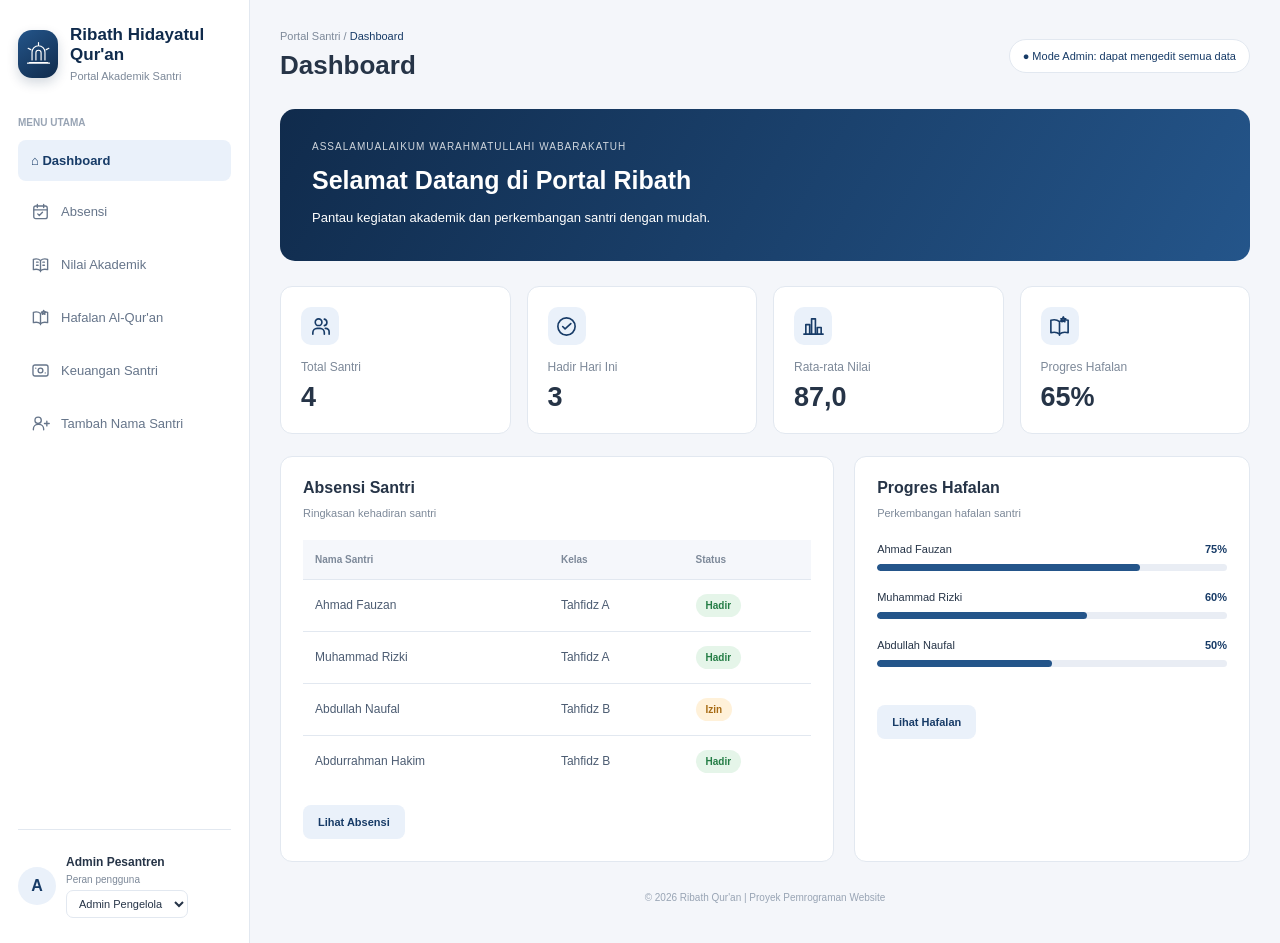
==== index.html @ 05c22d39 "update tampilan" ====
<!DOCTYPE html>
<html lang="id">
<head>
    <meta charset="UTF-8">
    <meta name="viewport" content="width=device-width, initial-scale=1.0">
    <title>Ribath Hidayatul Qur'an</title>
    <link rel="stylesheet" href="style.css">
    <script src="script.js" defer></script>
</head>
<body>
    <aside class="sidebar">
        <div class="brand">
            <div class="brand-icon" aria-hidden="true">
                <svg viewBox="0 0 48 48" focusable="false">
                    <path d="M10 38h28M14 34V22a10 10 0 0 1 20 0v12M20 34V23a4 4 0 0 1 8 0v11M24 7v4M8 16l4 2M40 16l-4 2" />
                    <path d="M7 39h34" />
                </svg>
            </div>
            <div>
                <h2>Ribath Hidayatul  Qur'an</h2>
                <small>Portal Akademik Santri</small>
            </div>
        </div>

        <p class="menu-label">MENU UTAMA</p>

        <nav>
            <button class="nav-link active" data-page="dashboard">⌂ Dashboard</button>
            <button class="nav-link" data-page="absensi">
                <svg class="nav-icon" viewBox="0 0 24 24" aria-hidden="true" focusable="false">
                    <rect x="3.5" y="5" width="17" height="16" rx="2.5" />
                    <path d="M8 3v4M16 3v4M3.5 10h17m-12 5 2 2 4-4" />
                </svg>
                Absensi
            </button>
            <button class="nav-link" data-page="akademik">
                <svg class="nav-icon" viewBox="0 0 24 24" aria-hidden="true" focusable="false">
                    <path d="M12 7v14M12 7C9.5 4.8 6.5 4.5 3 5.5v13c3.5-1 6.5-.7 9 1.5m0-13c2.5-2.2 5.5-2.5 9-1.5v13c-3.5-1-6.5-.7-9 1.5" />
                    <path d="M7 9h2m-2 4h2m6-4h2m-2 4h2" />
                </svg>
                Nilai Akademik
            </button>
            <button class="nav-link" data-page="hafalan">
                <svg class="nav-icon" viewBox="0 0 24 24" aria-hidden="true" focusable="false">
                    <path d="M12 7v14M12 7C9.5 4.8 6.5 4.5 3 5.5v13c3.5-1 6.5-.7 9 1.5m0-13c2.5-2.2 5.5-2.5 9-1.5v13c-3.5-1-6.5-.7-9 1.5" />
                    <path d="m16 3 .8 1.7 1.7.3-1.2 1.2.3 1.8L16 7.2l-1.6.8.3-1.8-1.2-1.2 1.7-.3z" />
                </svg>
                Hafalan Al-Qur'an
            </button>
            <button class="nav-link" data-page="keuangan">
                <svg class="nav-icon" viewBox="0 0 24 24" aria-hidden="true" focusable="false">
                    <rect x="2.5" y="5" width="19" height="14" rx="2.5" />
                    <circle cx="12" cy="12" r="3" />
                    <path d="M6 9h.01M18 15h.01" />
                </svg>
                Keuangan Santri
            </button>
            <button id="add-student-link" class="nav-link" data-page="tambah-santri">
                <svg class="nav-icon" viewBox="0 0 24 24" aria-hidden="true" focusable="false">
                    <circle cx="9" cy="8" r="4" />
                    <path d="M3 20v-1a6 6 0 0 1 6-6h1a6 6 0 0 1 6 6v1m4-11v6m-3-3h6" />
                </svg>
                Tambah Nama Santri
            </button>
        </nav>

        <div class="sidebar-bottom">
            <div class="avatar">A</div>
            <div class="profile-info">
                <strong>Admin Pesantren</strong>
                <label for="user-role">Peran pengguna</label>
                <select id="user-role" class="role-select" aria-label="Pilih peran pengguna">
                    <option value="admin">Admin Pengelola</option>
                    <option value="parent">Orang Tua Santri</option>
                </select>
            </div>
        </div>
    </aside>

    <main class="main-content">
        <header class="topbar">
            <div>
                <p class="breadcrumb">
                    Portal Santri / <span id="breadcrumb">Dashboard</span>
                </p>
                <h1 id="page-title">Dashboard</h1>
            </div>
            <span class="demo-label">● Mode Demonstrasi</span>
        </header>

        <!-- DASHBOARD -->
        <section id="dashboard" class="page active">
            <div class="welcome">
                <p>ASSALAMUALAIKUM WARAHMATULLAHI WABARAKATUH</p>
                <h2>Selamat Datang di Portal Ribath</h2>
                <p>Pantau kegiatan akademik dan perkembangan santri dengan mudah.</p>
            </div>

            <div class="stats-grid">
                <article class="stat-card">
                    <span class="stat-icon">
                        <svg viewBox="0 0 24 24" aria-hidden="true" focusable="false">
                            <path d="M16 20v-1.5a4.5 4.5 0 0 0-4.5-4.5h-3A4.5 4.5 0 0 0 4 18.5V20" />
                            <circle cx="10" cy="7.5" r="3.5" />
                            <path d="M16 4.3a3.5 3.5 0 0 1 0 6.8M17 14h.5a3.5 3.5 0 0 1 3.5 3.5V20" />
                        </svg>
                    </span>
                    <p>Total Santri</p>
                    <h2 id="total-santri">4</h2>
                </article>

                <article class="stat-card">
                    <span class="stat-icon">
                        <svg viewBox="0 0 24 24" aria-hidden="true" focusable="false">
                            <circle cx="12" cy="12" r="9" />
                            <path d="m8 12 2.5 2.5L16.5 9" />
                        </svg>
                    </span>
                    <p>Hadir Hari Ini</p>
                    <h2 id="total-hadir">3</h2>
                </article>

                <article class="stat-card">
                    <span class="stat-icon">
                        <svg viewBox="0 0 24 24" aria-hidden="true" focusable="false">
                            <path d="M4 20V10h4v10M10 20V4h4v16m2 0v-7h4v7M2 20h20" />
                        </svg>
                    </span>
                    <p>Rata-rata Nilai</p>
                    <h2 id="average-grade">86,5</h2>
                </article>

                <article class="stat-card">
                    <span class="stat-icon">
                        <svg viewBox="0 0 24 24" aria-hidden="true" focusable="false">
                            <path d="M12 7v14M12 7C9.5 4.8 6.5 4.5 3 5.5v13c3.5-1 6.5-.7 9 1.5m0-13c2.5-2.2 5.5-2.5 9-1.5v13c-3.5-1-6.5-.7-9 1.5" />
                            <path d="m16 2 .8 1.7 1.7.3-1.2 1.2.3 1.8L16 6.2l-1.6.8.3-1.8-1.2-1.2 1.7-.3z" />
                        </svg>
                    </span>
                    <p>Progres Hafalan</p>
                    <h2 id="average-hafalan">65%</h2>
                </article>
            </div>

            <div class="content-grid">
                <article class="panel">
                    <h3>Absensi Santri</h3>
                    <p class="description">Ringkasan kehadiran santri</p>

                    <div class="table-wrap">
                        <table>
                            <thead>
                                <tr>
                                    <th>Nama Santri</th>
                                    <th>Kelas</th>
                                    <th>Status</th>
                                </tr>
                            </thead>
                            <tbody id="dashboard-attendance"></tbody>
                        </table>
                    </div>

                    <button class="secondary-button" data-go="absensi">
                        Lihat Absensi
                    </button>
                </article>

                <article class="panel">
                    <h3>Progres Hafalan</h3>
                    <p class="description">Perkembangan hafalan santri</p>
                    <div id="dashboard-hafalan"></div>

                    <button class="secondary-button" data-go="hafalan">
                        Lihat Hafalan
                    </button>
                </article>
            </div>
        </section>

        <!-- ABSENSI -->
        <section id="absensi" class="page">
            <div class="section-intro">
                <h2>Absensi Santri</h2>
                <p>Kelola status kehadiran santri.</p>
            </div>

            <article class="panel">
                <h3>Daftar Kehadiran</h3>

                <div class="table-wrap">
                    <table>
                        <thead>
                            <tr>
                                <th>No.</th>
                                <th>Nama Santri</th>
                                <th>Kelas</th>
                                <th>Status Kehadiran</th>
                            </tr>
                        </thead>
                        <tbody id="attendance-table"></tbody>
                    </table>
                </div>

                <p class="description">
                    Data ini merupakan data contoh untuk tugas kuliah.
                </p>
            </article>
        </section>

        <!-- NILAI AKADEMIK -->
        <section id="akademik" class="page">
            <div class="section-intro">
                <h2>Nilai Akademik</h2>
                <p>Rekap nilai pelajaran santri.</p>
            </div>

            <article class="panel">
                <h3>Rekap Nilai Santri</h3>

                <div class="table-wrap">
                    <table>
                        <thead>
                            <tr>
                                <th>No.</th>
                                <th>Nama Santri</th>
                                <th>Fiqih</th>
                                <th>Tajwid</th>
                                <th>Bahasa Arab</th>
                                <th>Rata-rata</th>
                            </tr>
                        </thead>
                        <tbody id="grades-table"></tbody>
                    </table>
                </div>
            </article>
        </section>

        <!-- HAFALAN -->
        <section id="hafalan" class="page">
            <div class="section-intro">
                <h2>Hafalan Al-Qur'an</h2>
                <p>Pantau perkembangan hafalan setiap santri.</p>
            </div>

            <div id="hafalan-cards" class="hafalan-grid"></div>
        </section>

        <!-- KEUANGAN -->
        <section id="keuangan" class="page">
            <div class="section-intro">
                <h2>Keuangan Santri</h2>
                <p>Ringkasan tagihan dan pembayaran bulanan santri.</p>
            </div>

            <div class="finance-summary">
                <article class="stat-card">
                    <span class="stat-icon">
                        <svg viewBox="0 0 24 24" aria-hidden="true" focusable="false">
                            <rect x="3" y="5" width="18" height="14" rx="2" />
                            <circle cx="12" cy="12" r="3" />
                            <path d="M6 9h.01M18 15h.01" />
                        </svg>
                    </span>
                    <p>Total Tagihan</p>
                    <h2 id="total-tagihan">Rp 0</h2>
                </article>

                <article class="stat-card">
                    <span class="stat-icon">
                        <svg viewBox="0 0 24 24" aria-hidden="true" focusable="false">
                            <circle cx="12" cy="12" r="9" />
                            <path d="m8 12 2.5 2.5L16.5 9" />
                        </svg>
                    </span>
                    <p>Sudah Dibayar</p>
                    <h2 id="total-dibayar">Rp 0</h2>
                </article>

                <article class="stat-card">
                    <span class="stat-icon">
                        <svg viewBox="0 0 24 24" aria-hidden="true" focusable="false">
                            <rect x="3" y="6" width="18" height="14" rx="2" />
                            <path d="M3 10h18M12 13v3l2 1" />
                            <circle cx="12" cy="16" r="4" />
                        </svg>
                    </span>
                    <p>Sisa Tagihan</p>
                    <h2 id="total-sisa">Rp 0</h2>
                </article>
            </div>

            <article class="panel">
                <h3>Riwayat Pembayaran</h3>

                <div class="table-wrap">
                    <table>
                        <thead>
                            <tr>
                                <th>No.</th>
                                <th>Nama Santri</th>
                                <th>Kelas</th>
                                <th>Tagihan</th>
                                <th>Dibayar</th>
                                <th>Sisa</th>
                                <th>Status</th>
                            </tr>
                        </thead>
                        <tbody id="finance-table"></tbody>
                    </table>
                </div>
            </article>
        </section>

        <!-- TAMBAH SANTRI -->
        <section id="tambah-santri" class="page">
            <div class="section-intro">
                <h2>Tambah Nama Santri</h2>
                <p>Masukkan nama dan kelas untuk menambahkan santri ke daftar.</p>
            </div>

            <article class="panel add-student-panel">
                <form id="add-student-form">
                    <div class="form-grid">
                        <div class="form-field">
                            <label for="student-name">Nama Santri</label>
                            <input id="student-name" name="nama" type="text"
                                maxlength="100" autocomplete="name" required>
                        </div>
                        <div class="form-field">
                            <label for="student-class">Kelas</label>
                            <input id="student-class" name="kelas" type="text"
                                maxlength="50" required>
                        </div>
                    </div>
                    <button class="primary-button" type="submit">Tambah Santri</button>
                    <p id="add-student-feedback" class="form-feedback" aria-live="polite"></p>
                </form>
            </article>
        </section>

        <footer>
            © 2026 Ribath Qur'an | Proyek Pemrograman Website
        </footer>
    </main>
</body>
</html>
---- style.css ----
:root {
    --green: #173b67;
    --dark-green: #102b4c;
    --light-green: #eaf1fa;
    --background: #f4f6fa;
    --text: #263447;
    --muted: #7d8999;
    --white: #ffffff;
    --border: #e2e8f0;
}

* {
    margin: 0;
    padding: 0;
    box-sizing: border-box;
}

body {
    font-family: Arial, sans-serif;
    background: var(--background);
    color: var(--text);
    display: flex;
    min-height: 100vh;
}

button {
    cursor: pointer;
    font-family: inherit;
}

.sidebar {
    width: 250px;
    background: var(--white);
    border-right: 1px solid var(--border);
    padding: 25px 18px;
    display: flex;
    flex-direction: column;
    flex-shrink: 0;
}

.brand {
    display: flex;
    align-items: center;
    gap: 12px;
    margin-bottom: 35px;
}

.brand-icon {
    width: 48px;
    height: 48px;
    display: grid;
    place-items: center;
    background: linear-gradient(145deg, #24558a, #102b4c);
    color: var(--white);
    border-radius: 14px;
    box-shadow: 0 5px 12px rgb(16 43 76 / 18%);
}

.brand-icon svg {
    width: 31px;
    height: 31px;
    fill: none;
    stroke: currentColor;
    stroke-linecap: round;
    stroke-linejoin: round;
    stroke-width: 1.8;
}

.brand h2 {
    color: var(--dark-green);
    font-size: 17px;
}

.brand small,
.sidebar-bottom small {
    display: block;
    margin-top: 5px;
    color: var(--muted);
    font-size: 11px;
}

.menu-label {
    color: #98a4b4;
    font-size: 10px;
    font-weight: bold;
    margin-bottom: 12px;
}

nav {
    display: grid;
    gap: 8px;
}

.nav-link {
    border: none;
    background: transparent;
    display: flex;
    align-items: center;
    gap: 11px;
    text-align: left;
    color: #66758a;
    padding: 13px;
    border-radius: 8px;
    font-size: 13px;
    transition: 0.2s;
}

#add-student-link[hidden] {
    display: none;
}

.nav-icon {
    width: 19px;
    height: 19px;
    flex: 0 0 19px;
    fill: none;
    stroke: currentColor;
    stroke-linecap: round;
    stroke-linejoin: round;
    stroke-width: 1.7;
}

.nav-link:hover,
.nav-link.active {
    background: var(--light-green);
    color: var(--green);
    font-weight: bold;
}

.sidebar-bottom {
    margin-top: auto;
    padding-top: 25px;
    display: flex;
    align-items: center;
    gap: 10px;
    border-top: 1px solid var(--border);
}

.avatar {
    width: 38px;
    height: 38px;
    border-radius: 50%;
    background: var(--light-green);
    color: var(--green);
    display: grid;
    place-items: center;
    font-weight: bold;
}

.sidebar-bottom strong {
    font-size: 12px;
}

.profile-info {
    display: grid;
    gap: 5px;
    min-width: 0;
}

.profile-info label {
    color: var(--muted);
    font-size: 10px;
}

.role-select {
    max-width: 165px;
    padding: 6px 8px;
    border: 1px solid var(--border);
    border-radius: 7px;
    background: var(--white);
    color: var(--text);
    font-size: 11px;
}

.main-content {
    flex: 1;
    min-width: 0;
    padding: 30px;
}

.topbar {
    display: flex;
    align-items: center;
    justify-content: space-between;
    margin-bottom: 28px;
    gap: 15px;
}

.breadcrumb {
    color: var(--muted);
    font-size: 11px;
    margin-bottom: 8px;
}

.breadcrumb span {
    color: var(--green);
}

.topbar h1 {
    font-size: 26px;
}

.demo-label {
    background: white;
    border: 1px solid var(--border);
    padding: 10px 13px;
    border-radius: 20px;
    font-size: 11px;
    color: var(--green);
}

.welcome {
    background: linear-gradient(120deg, #102b4c, #24558a);
    color: white;
    border-radius: 15px;
    padding: 32px;
    margin-bottom: 25px;
}

.welcome p:first-child {
    font-size: 10px;
    letter-spacing: 1px;
    opacity: 0.8;
    margin-bottom: 14px;
}

.welcome h2 {
    font-size: 25px;
    margin-bottom: 12px;
}

.welcome p:last-child {
    font-size: 13px;
    line-height: 1.7;
}

.stats-grid {
    display: grid;
    grid-template-columns: repeat(4, minmax(0, 1fr));
    gap: 16px;
    margin-bottom: 22px;
}

.stat-card {
    background: white;
    border: 1px solid var(--border);
    border-radius: 12px;
    padding: 20px;
}

.stat-card span {
    display: inline-grid;
    place-items: center;
    background: var(--light-green);
    color: var(--green);
    width: 38px;
    height: 38px;
    border-radius: 10px;
    font-size: 20px;
    margin-bottom: 15px;
}

.stat-card .stat-icon svg {
    width: 23px;
    height: 23px;
    fill: none;
    stroke: currentColor;
    stroke-linecap: round;
    stroke-linejoin: round;
    stroke-width: 1.7;
}

.stat-card p {
    color: var(--muted);
    font-size: 12px;
}

.stat-card h2 {
    font-size: 27px;
    margin-top: 8px;
}

.content-grid {
    display: grid;
    grid-template-columns: 1.4fr 1fr;
    gap: 20px;
}

.panel {
    background: white;
    border: 1px solid var(--border);
    border-radius: 12px;
    padding: 22px;
    min-width: 0;
}

.panel h3 {
    font-size: 16px;
    margin-bottom: 8px;
}

.description {
    font-size: 11px;
    color: var(--muted);
    margin-bottom: 17px;
    line-height: 1.6;
}

.table-wrap {
    width: 100%;
    overflow-x: auto;
}

table {
    width: 100%;
    border-collapse: collapse;
    white-space: nowrap;
    font-size: 12px;
}

th {
    background: #f5f7fb;
    color: var(--muted);
    text-align: left;
    font-size: 10px;
}

th,
td {
    padding: 14px 12px;
    border-bottom: 1px solid var(--border);
}

td {
    color: #4c5c72;
}

tbody tr:last-child td {
    border-bottom: none;
}

.status {
    display: inline-block;
    padding: 6px 10px;
    border-radius: 20px;
    font-size: 10px;
    font-weight: bold;
}

.status.hadir {
    color: #247d45;
    background: #e5f5e9;
}

.status.izin {
    color: #a76b14;
    background: #fff1d9;
}

.status.sakit {
    color: #3d6db5;
    background: #e7efff;
}

.status.alfa {
    color: #b53d35;
    background: #ffe8e5;
}

.status.lunas {
    color: #247d45;
    background: #e5f5e9;
}

.status.tersisa {
    color: #a76b14;
    background: #fff1d9;
}

.status.belum-lunas {
    color: #b53d35;
    background: #ffe8e5;
}

.secondary-button {
    margin-top: 18px;
    background: var(--light-green);
    color: var(--green);
    border: none;
    padding: 11px 15px;
    border-radius: 8px;
    font-weight: bold;
    font-size: 11px;
}

.secondary-button:hover {
    background: #d9e6f5;
}

.page {
    display: none;
}

.page.active {
    display: block;
}

.section-intro {
    margin-bottom: 22px;
}

.section-intro h2 {
    font-size: 22px;
    margin-bottom: 8px;
}

.section-intro p {
    color: var(--muted);
    font-size: 12px;
}

.attendance-select {
    padding: 8px;
    border: 1px solid var(--border);
    border-radius: 7px;
    background: white;
    color: var(--text);
}

.add-student-panel {
    max-width: 700px;
}

.form-grid {
    display: grid;
    grid-template-columns: repeat(2, minmax(0, 1fr));
    gap: 16px;
    margin-bottom: 20px;
}

.form-field {
    display: grid;
    gap: 8px;
}

.form-field label {
    font-size: 12px;
    font-weight: bold;
}

.form-field input {
    width: 100%;
    padding: 11px 12px;
    border: 1px solid var(--border);
    border-radius: 7px;
    background: var(--white);
    color: var(--text);
    font: inherit;
}

.primary-button {
    border: none;
    border-radius: 8px;
    padding: 11px 16px;
    background: var(--green);
    color: var(--white);
    font-size: 12px;
    font-weight: bold;
}

.primary-button:hover {
    background: var(--dark-green);
}

.form-feedback {
    min-height: 16px;
    margin-top: 12px;
    color: var(--green);
    font-size: 12px;
}

.data-input {
    width: 100%;
    min-width: 55px;
    padding: 7px;
    border: 1px solid var(--border);
    border-radius: 6px;
    background: var(--white);
    color: var(--text);
    font: inherit;
}

.data-input[type="number"] {
    min-width: 68px;
}

.finance-summary {
    display: grid;
    grid-template-columns: repeat(3, minmax(0, 1fr));
    gap: 16px;
    margin-bottom: 22px;
}

.progress-item {
    margin: 20px 0;
}

.progress-info {
    display: flex;
    justify-content: space-between;
    gap: 10px;
    font-size: 11px;
    margin-bottom: 9px;
}

.progress-info span:last-child {
    color: var(--green);
    font-weight: bold;
}

.progress-track {
    width: 100%;
    height: 7px;
    background: #e9edf4;
    border-radius: 20px;
    overflow: hidden;
}

.progress-fill {
    height: 100%;
    background: #24558a;
    border-radius: 20px;
}

.hafalan-grid {
    display: grid;
    grid-template-columns: repeat(2, minmax(0, 1fr));
    gap: 18px;
}

.hafalan-card {
    background: white;
    border: 1px solid var(--border);
    border-radius: 12px;
    padding: 22px;
}

.hafalan-card h3 {
    font-size: 15px;
    margin-bottom: 8px;
}

.hafalan-card p {
    color: var(--muted);
    font-size: 11px;
    margin-bottom: 18px;
}

.hafalan-card .progress-info {
    margin-top: 12px;
}

footer {
    text-align: center;
    color: #98a4b4;
    font-size: 10px;
    padding: 30px 0 10px;
}

@media (max-width: 1100px) {
    .stats-grid {
        grid-template-columns: repeat(2, minmax(0, 1fr));
    }

    .finance-summary {
        grid-template-columns: repeat(2, minmax(0, 1fr));
    }

    .content-grid {
        grid-template-columns: 1fr;
    }
}

@media (max-width: 700px) {
    body {
        flex-direction: column;
    }

    .sidebar {
        width: 100%;
        padding: 16px;
        border-right: none;
        border-bottom: 1px solid var(--border);
    }

    .brand {
        margin-bottom: 18px;
    }

    .menu-label {
        display: none;
    }

    .sidebar-bottom {
        margin-top: 14px;
        padding-top: 12px;
    }

    nav {
        display: flex;
        overflow-x: auto;
        gap: 5px;
    }

    .nav-link {
        white-space: nowrap;
        padding: 10px;
        font-size: 11px;
    }

    .main-content {
        padding: 20px 14px;
    }

    .topbar h1 {
        font-size: 22px;
    }

    .demo-label {
        max-width: 48%;
        line-height: 1.4;
        text-align: center;
    }

    .welcome {
        padding: 23px 18px;
    }

    .welcome h2 {
        font-size: 20px;
    }

    .stats-grid {
        gap: 10px;
    }

    .finance-summary {
        grid-template-columns: 1fr;
    }

    .form-grid {
        grid-template-columns: 1fr;
    }

    .stat-card {
        padding: 14px;
    }

    .stat-card h2 {
        font-size: 23px;
    }

    .panel {
        padding: 15px;
    }

    .hafalan-grid {
        grid-template-columns: 1fr;
    }
}
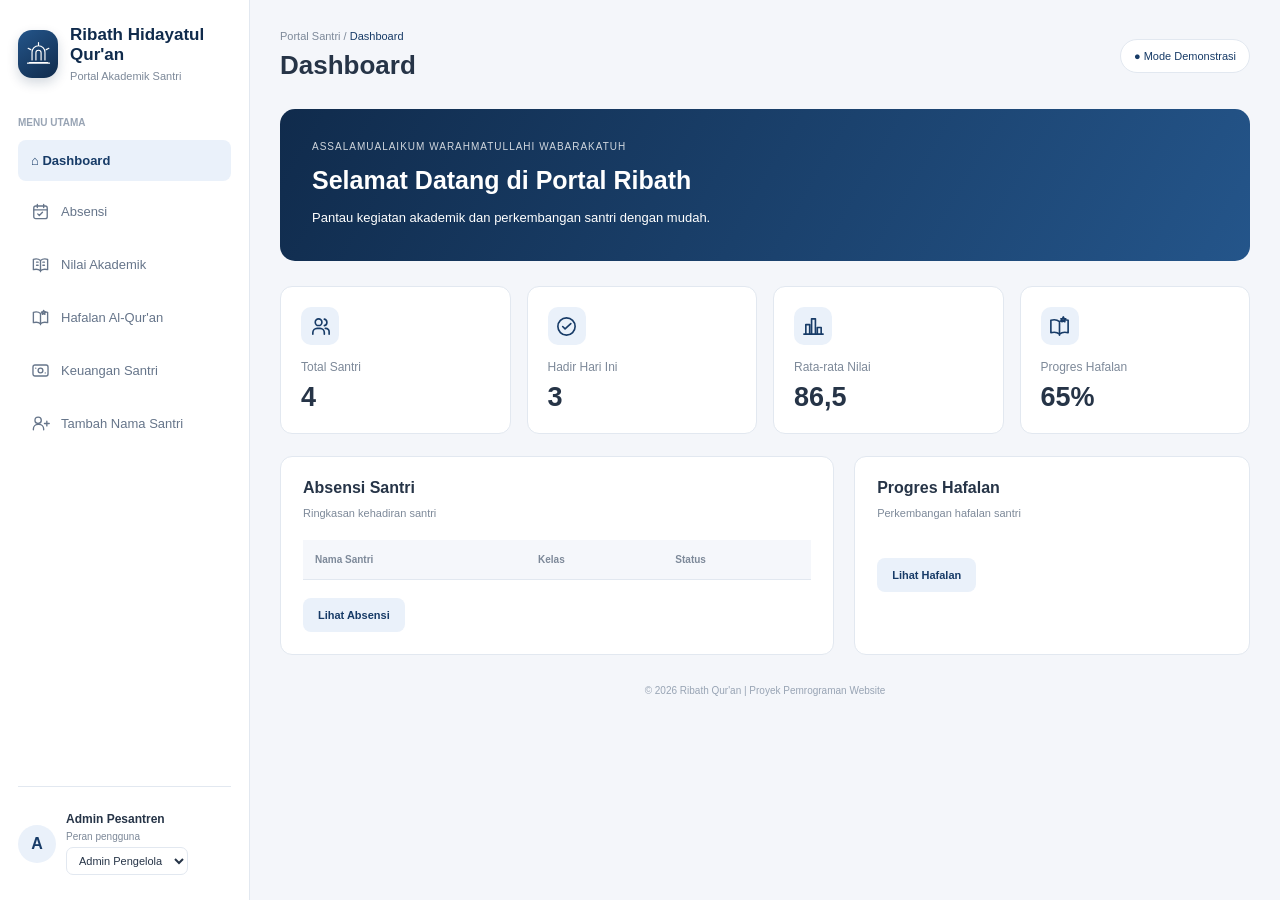
==== commit 3ddf2d9f: "penambahan biodata" ====
--- a/index.html
+++ b/index.html
@@ -1,6 +1,6 @@
-
 <!DOCTYPE html>
 <html lang="id">
+
 <head>
     <meta charset="UTF-8">
     <meta name="viewport" content="width=device-width, initial-scale=1.0">
@@ -8,17 +8,19 @@
     <link rel="stylesheet" href="style.css">
     <script src="script.js" defer></script>
 </head>
+
 <body>
     <aside class="sidebar">
         <div class="brand">
             <div class="brand-icon" aria-hidden="true">
                 <svg viewBox="0 0 48 48" focusable="false">
-                    <path d="M10 38h28M14 34V22a10 10 0 0 1 20 0v12M20 34V23a4 4 0 0 1 8 0v11M24 7v4M8 16l4 2M40 16l-4 2" />
+                    <path
+                        d="M10 38h28M14 34V22a10 10 0 0 1 20 0v12M20 34V23a4 4 0 0 1 8 0v11M24 7v4M8 16l4 2M40 16l-4 2" />
                     <path d="M7 39h34" />
                 </svg>
             </div>
             <div>
-                <h2>Ribath Hidayatul  Qur'an</h2>
+                <h2>Ribath Hidayatul Qur'an</h2>
                 <small>Portal Akademik Santri</small>
             </div>
         </div>
@@ -36,14 +38,16 @@
             </button>
             <button class="nav-link" data-page="akademik">
                 <svg class="nav-icon" viewBox="0 0 24 24" aria-hidden="true" focusable="false">
-                    <path d="M12 7v14M12 7C9.5 4.8 6.5 4.5 3 5.5v13c3.5-1 6.5-.7 9 1.5m0-13c2.5-2.2 5.5-2.5 9-1.5v13c-3.5-1-6.5-.7-9 1.5" />
+                    <path
+                        d="M12 7v14M12 7C9.5 4.8 6.5 4.5 3 5.5v13c3.5-1 6.5-.7 9 1.5m0-13c2.5-2.2 5.5-2.5 9-1.5v13c-3.5-1-6.5-.7-9 1.5" />
                     <path d="M7 9h2m-2 4h2m6-4h2m-2 4h2" />
                 </svg>
                 Nilai Akademik
             </button>
             <button class="nav-link" data-page="hafalan">
                 <svg class="nav-icon" viewBox="0 0 24 24" aria-hidden="true" focusable="false">
-                    <path d="M12 7v14M12 7C9.5 4.8 6.5 4.5 3 5.5v13c3.5-1 6.5-.7 9 1.5m0-13c2.5-2.2 5.5-2.5 9-1.5v13c-3.5-1-6.5-.7-9 1.5" />
+                    <path
+                        d="M12 7v14M12 7C9.5 4.8 6.5 4.5 3 5.5v13c3.5-1 6.5-.7 9 1.5m0-13c2.5-2.2 5.5-2.5 9-1.5v13c-3.5-1-6.5-.7-9 1.5" />
                     <path d="m16 3 .8 1.7 1.7.3-1.2 1.2.3 1.8L16 7.2l-1.6.8.3-1.8-1.2-1.2 1.7-.3z" />
                 </svg>
                 Hafalan Al-Qur'an
@@ -134,7 +138,8 @@
                 <article class="stat-card">
                     <span class="stat-icon">
                         <svg viewBox="0 0 24 24" aria-hidden="true" focusable="false">
-                            <path d="M12 7v14M12 7C9.5 4.8 6.5 4.5 3 5.5v13c3.5-1 6.5-.7 9 1.5m0-13c2.5-2.2 5.5-2.5 9-1.5v13c-3.5-1-6.5-.7-9 1.5" />
+                            <path
+                                d="M12 7v14M12 7C9.5 4.8 6.5 4.5 3 5.5v13c3.5-1 6.5-.7 9 1.5m0-13c2.5-2.2 5.5-2.5 9-1.5v13c-3.5-1-6.5-.7-9 1.5" />
                             <path d="m16 2 .8 1.7 1.7.3-1.2 1.2.3 1.8L16 6.2l-1.6.8.3-1.8-1.2-1.2 1.7-.3z" />
                         </svg>
                     </span>
@@ -316,7 +321,7 @@
         <section id="tambah-santri" class="page">
             <div class="section-intro">
                 <h2>Tambah Nama Santri</h2>
-                <p>Masukkan nama dan kelas untuk menambahkan santri ke daftar.</p>
+                <p>Masukkan data lengkap santri untuk ditambahkan ke daftar.</p>
             </div>
 
             <article class="panel add-student-panel">
@@ -324,16 +329,61 @@
                     <div class="form-grid">
                         <div class="form-field">
                             <label for="student-name">Nama Santri</label>
-                            <input id="student-name" name="nama" type="text"
-                                maxlength="100" autocomplete="name" required>
+                            <input id="student-name" name="nama" type="text" maxlength="100" autocomplete="name"
+                                required>
                         </div>
                         <div class="form-field">
                             <label for="student-class">Kelas</label>
-                            <input id="student-class" name="kelas" type="text"
-                                maxlength="50" required>
+                            <div style="display: flex; gap: 8px;">
+                                <select id="student-class" name="kelas" style="flex: 1;" required>
+                                    <option value="" disabled selected>Pilih kelas santri</option>
+                                    <option value="Tahfidz A">Tahfidz A</option>
+                                    <option value="Tahfidz B">Tahfidz B</option>
+                                </select>
+                            </div>
+                        </div>
+                        <div class="form-field" style="grid-column: span 2;">
+                            <label for="student-gender">Jenis Kelamin</label>
+                            <select id="student-gender" name="gender" required>
+                                <option value="" disabled selected>Pilih jenis kelamin</option>
+                                <option value="Laki-laki">Laki-laki</option>
+                                <option value="Perempuan">Perempuan</option>
+                            </select>
+                        </div>
+                        <div class="form-field">
+                            <label for="parent-name">Nama Orang Tua / Wali</label>
+                            <input id="parent-name" name="ortu" type="text" maxlength="100" required>
+                        </div>
+                        <!-- No. HP / WhatsApp Wali -->
+                        <div class="form-field">
+                            <label for="parent-phone">Nomor WhatsApp Wali</label>
+                            <input id="parent-phone" name="telepon" type="tel" placeholder="Contoh: 081234567890"
+                                required>
+                        </div>
+
+                        <!-- Asal Daerah / Alamat -->
+                        <div class="form-field" style="grid-column: span 2;">
+                            <label for="student-address">Asal Kota / Alamat</label>
+                            <select id="student-city" name="kota" required>
+                                <option value="" disabled selected>Pilih Kota / Kabupaten</option>
+                                <option value="Salatiga">Salatiga</option>
+                                <option value="Kab. Semarang">Kab. Semarang</option>
+                                <option value="Kota Semarang">Kota Semarang</option>
+                                <option value="Boyolali">Boyolali</option>
+                                <option value="Solo / Surakarta">Solo / Surakarta</option>
+                                <option value="Magelang">Magelang</option>
+                                <option value="Lainnya">Lainnya</option>
+                            </select>
+                        </div>
+                        <div class="form-field" style="grid-column: span 2;">
+                            <label for="student-address">Alamat Lengkap</label>
+                            <textarea id="student-address" name="alamat" rows="3"
+                                placeholder="Dusun, RT/RW, Desa/Kelurahan, Kecamatan" required></textarea>
                         </div>
                     </div>
-                    <button class="primary-button" type="submit">Tambah Santri</button>
+                    <div style="margin-top: 20px;">
+                        <button class="primary-button" type="submit">Tambah Santri</button>
+                    </div>
                     <p id="add-student-feedback" class="form-feedback" aria-live="polite"></p>
                 </form>
             </article>
@@ -344,4 +394,5 @@
         </footer>
     </main>
 </body>
-</html>
+
+</html>
--- a/style.css
+++ b/style.css
@@ -459,6 +459,27 @@
     font: inherit;
 }
 
+.form-field select {
+    width: 100%;
+    padding: 11px 12px;
+    border: 1px solid var(--border);
+    border-radius: 7px;
+    background: var(--white);
+    color: var(--text);
+    font: inherit;
+}
+
+.form-field textarea {
+    width: 100%;
+    padding: 11px 12px;
+    border: 1px solid var(--border);
+    border-radius: 7px;
+    background: var(--white);
+    color: var(--text);
+    font: inherit;
+    resize: vertical;
+}
+
 .primary-button {
     border: none;
     border-radius: 8px;
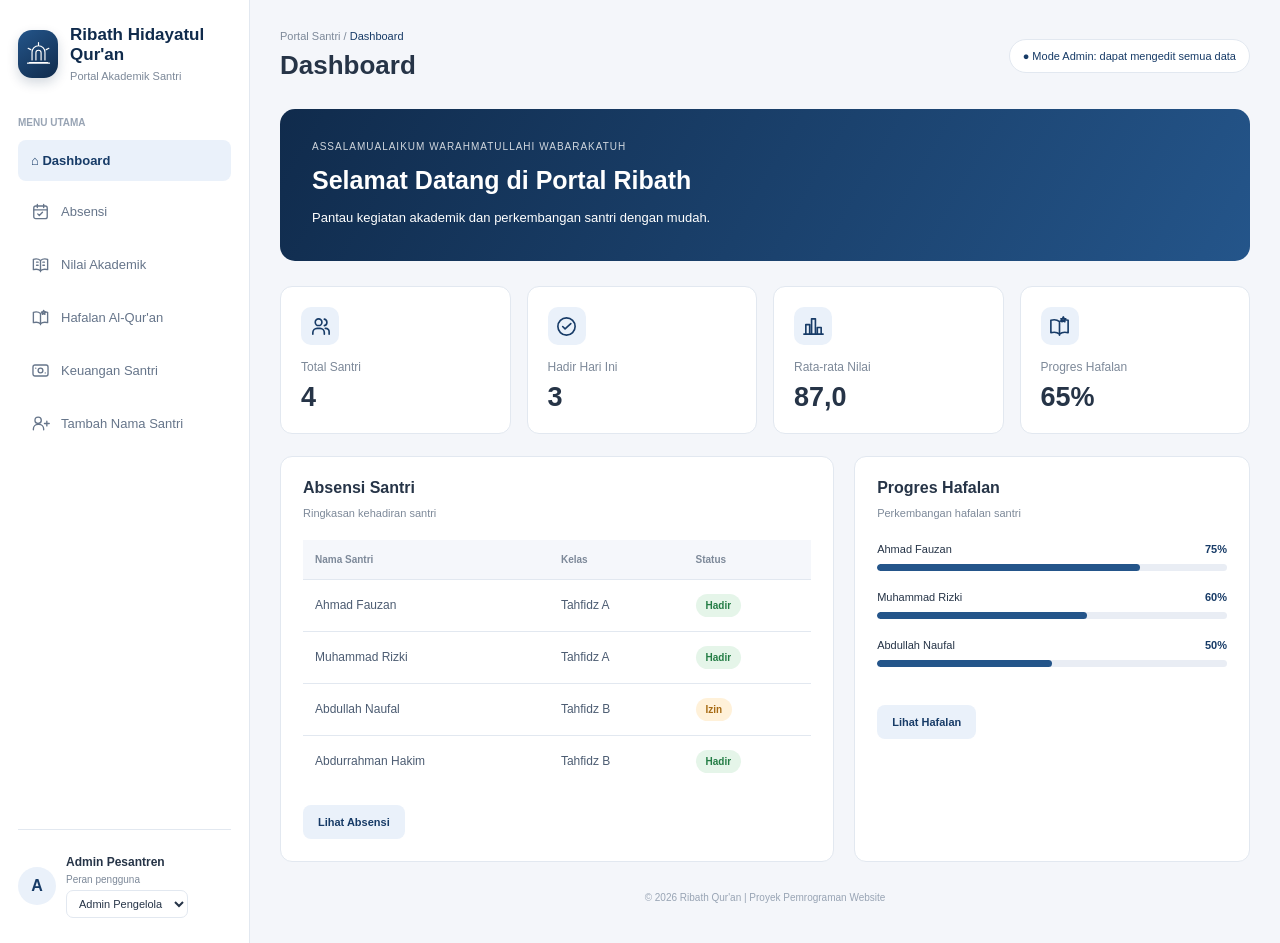
==== commit a26695f2: "Commit pertama" ====
--- a/index.html
+++ b/index.html
@@ -1,398 +1,434 @@
-<!DOCTYPE html>
-<html lang="id">
-
-<head>
-    <meta charset="UTF-8">
-    <meta name="viewport" content="width=device-width, initial-scale=1.0">
-    <title>Ribath Hidayatul Qur'an</title>
-    <link rel="stylesheet" href="style.css">
-    <script src="script.js" defer></script>
-</head>
-
-<body>
-    <aside class="sidebar">
-        <div class="brand">
-            <div class="brand-icon" aria-hidden="true">
-                <svg viewBox="0 0 48 48" focusable="false">
-                    <path
-                        d="M10 38h28M14 34V22a10 10 0 0 1 20 0v12M20 34V23a4 4 0 0 1 8 0v11M24 7v4M8 16l4 2M40 16l-4 2" />
-                    <path d="M7 39h34" />
-                </svg>
-            </div>
-            <div>
-                <h2>Ribath Hidayatul Qur'an</h2>
-                <small>Portal Akademik Santri</small>
-            </div>
-        </div>
-
-        <p class="menu-label">MENU UTAMA</p>
-
-        <nav>
-            <button class="nav-link active" data-page="dashboard">⌂ Dashboard</button>
-            <button class="nav-link" data-page="absensi">
-                <svg class="nav-icon" viewBox="0 0 24 24" aria-hidden="true" focusable="false">
-                    <rect x="3.5" y="5" width="17" height="16" rx="2.5" />
-                    <path d="M8 3v4M16 3v4M3.5 10h17m-12 5 2 2 4-4" />
-                </svg>
-                Absensi
-            </button>
-            <button class="nav-link" data-page="akademik">
-                <svg class="nav-icon" viewBox="0 0 24 24" aria-hidden="true" focusable="false">
-                    <path
-                        d="M12 7v14M12 7C9.5 4.8 6.5 4.5 3 5.5v13c3.5-1 6.5-.7 9 1.5m0-13c2.5-2.2 5.5-2.5 9-1.5v13c-3.5-1-6.5-.7-9 1.5" />
-                    <path d="M7 9h2m-2 4h2m6-4h2m-2 4h2" />
-                </svg>
-                Nilai Akademik
-            </button>
-            <button class="nav-link" data-page="hafalan">
-                <svg class="nav-icon" viewBox="0 0 24 24" aria-hidden="true" focusable="false">
-                    <path
-                        d="M12 7v14M12 7C9.5 4.8 6.5 4.5 3 5.5v13c3.5-1 6.5-.7 9 1.5m0-13c2.5-2.2 5.5-2.5 9-1.5v13c-3.5-1-6.5-.7-9 1.5" />
-                    <path d="m16 3 .8 1.7 1.7.3-1.2 1.2.3 1.8L16 7.2l-1.6.8.3-1.8-1.2-1.2 1.7-.3z" />
-                </svg>
-                Hafalan Al-Qur'an
-            </button>
-            <button class="nav-link" data-page="keuangan">
-                <svg class="nav-icon" viewBox="0 0 24 24" aria-hidden="true" focusable="false">
-                    <rect x="2.5" y="5" width="19" height="14" rx="2.5" />
-                    <circle cx="12" cy="12" r="3" />
-                    <path d="M6 9h.01M18 15h.01" />
-                </svg>
-                Keuangan Santri
-            </button>
-            <button id="add-student-link" class="nav-link" data-page="tambah-santri">
-                <svg class="nav-icon" viewBox="0 0 24 24" aria-hidden="true" focusable="false">
-                    <circle cx="9" cy="8" r="4" />
-                    <path d="M3 20v-1a6 6 0 0 1 6-6h1a6 6 0 0 1 6 6v1m4-11v6m-3-3h6" />
-                </svg>
-                Tambah Nama Santri
-            </button>
-        </nav>
-
-        <div class="sidebar-bottom">
-            <div class="avatar">A</div>
-            <div class="profile-info">
-                <strong>Admin Pesantren</strong>
-                <label for="user-role">Peran pengguna</label>
-                <select id="user-role" class="role-select" aria-label="Pilih peran pengguna">
-                    <option value="admin">Admin Pengelola</option>
-                    <option value="parent">Orang Tua Santri</option>
-                </select>
-            </div>
-        </div>
-    </aside>
-
-    <main class="main-content">
-        <header class="topbar">
-            <div>
-                <p class="breadcrumb">
-                    Portal Santri / <span id="breadcrumb">Dashboard</span>
-                </p>
-                <h1 id="page-title">Dashboard</h1>
-            </div>
-            <span class="demo-label">● Mode Demonstrasi</span>
-        </header>
-
-        <!-- DASHBOARD -->
-        <section id="dashboard" class="page active">
-            <div class="welcome">
-                <p>ASSALAMUALAIKUM WARAHMATULLAHI WABARAKATUH</p>
-                <h2>Selamat Datang di Portal Ribath</h2>
-                <p>Pantau kegiatan akademik dan perkembangan santri dengan mudah.</p>
-            </div>
-
-            <div class="stats-grid">
-                <article class="stat-card">
-                    <span class="stat-icon">
-                        <svg viewBox="0 0 24 24" aria-hidden="true" focusable="false">
-                            <path d="M16 20v-1.5a4.5 4.5 0 0 0-4.5-4.5h-3A4.5 4.5 0 0 0 4 18.5V20" />
-                            <circle cx="10" cy="7.5" r="3.5" />
-                            <path d="M16 4.3a3.5 3.5 0 0 1 0 6.8M17 14h.5a3.5 3.5 0 0 1 3.5 3.5V20" />
-                        </svg>
-                    </span>
-                    <p>Total Santri</p>
-                    <h2 id="total-santri">4</h2>
-                </article>
-
-                <article class="stat-card">
-                    <span class="stat-icon">
-                        <svg viewBox="0 0 24 24" aria-hidden="true" focusable="false">
-                            <circle cx="12" cy="12" r="9" />
-                            <path d="m8 12 2.5 2.5L16.5 9" />
-                        </svg>
-                    </span>
-                    <p>Hadir Hari Ini</p>
-                    <h2 id="total-hadir">3</h2>
-                </article>
-
-                <article class="stat-card">
-                    <span class="stat-icon">
-                        <svg viewBox="0 0 24 24" aria-hidden="true" focusable="false">
-                            <path d="M4 20V10h4v10M10 20V4h4v16m2 0v-7h4v7M2 20h20" />
-                        </svg>
-                    </span>
-                    <p>Rata-rata Nilai</p>
-                    <h2 id="average-grade">86,5</h2>
-                </article>
-
-                <article class="stat-card">
-                    <span class="stat-icon">
-                        <svg viewBox="0 0 24 24" aria-hidden="true" focusable="false">
-                            <path
-                                d="M12 7v14M12 7C9.5 4.8 6.5 4.5 3 5.5v13c3.5-1 6.5-.7 9 1.5m0-13c2.5-2.2 5.5-2.5 9-1.5v13c-3.5-1-6.5-.7-9 1.5" />
-                            <path d="m16 2 .8 1.7 1.7.3-1.2 1.2.3 1.8L16 6.2l-1.6.8.3-1.8-1.2-1.2 1.7-.3z" />
-                        </svg>
-                    </span>
-                    <p>Progres Hafalan</p>
-                    <h2 id="average-hafalan">65%</h2>
-                </article>
-            </div>
-
-            <div class="content-grid">
-                <article class="panel">
-                    <h3>Absensi Santri</h3>
-                    <p class="description">Ringkasan kehadiran santri</p>
-
-                    <div class="table-wrap">
-                        <table>
-                            <thead>
-                                <tr>
-                                    <th>Nama Santri</th>
-                                    <th>Kelas</th>
-                                    <th>Status</th>
-                                </tr>
-                            </thead>
-                            <tbody id="dashboard-attendance"></tbody>
-                        </table>
-                    </div>
-
-                    <button class="secondary-button" data-go="absensi">
-                        Lihat Absensi
-                    </button>
-                </article>
-
-                <article class="panel">
-                    <h3>Progres Hafalan</h3>
-                    <p class="description">Perkembangan hafalan santri</p>
-                    <div id="dashboard-hafalan"></div>
-
-                    <button class="secondary-button" data-go="hafalan">
-                        Lihat Hafalan
-                    </button>
-                </article>
-            </div>
-        </section>
-
-        <!-- ABSENSI -->
-        <section id="absensi" class="page">
-            <div class="section-intro">
-                <h2>Absensi Santri</h2>
-                <p>Kelola status kehadiran santri.</p>
-            </div>
-
-            <article class="panel">
-                <h3>Daftar Kehadiran</h3>
-
-                <div class="table-wrap">
-                    <table>
-                        <thead>
-                            <tr>
-                                <th>No.</th>
-                                <th>Nama Santri</th>
-                                <th>Kelas</th>
-                                <th>Status Kehadiran</th>
-                            </tr>
-                        </thead>
-                        <tbody id="attendance-table"></tbody>
-                    </table>
-                </div>
-
-                <p class="description">
-                    Data ini merupakan data contoh untuk tugas kuliah.
-                </p>
-            </article>
-        </section>
-
-        <!-- NILAI AKADEMIK -->
-        <section id="akademik" class="page">
-            <div class="section-intro">
-                <h2>Nilai Akademik</h2>
-                <p>Rekap nilai pelajaran santri.</p>
-            </div>
-
-            <article class="panel">
-                <h3>Rekap Nilai Santri</h3>
-
-                <div class="table-wrap">
-                    <table>
-                        <thead>
-                            <tr>
-                                <th>No.</th>
-                                <th>Nama Santri</th>
-                                <th>Fiqih</th>
-                                <th>Tajwid</th>
-                                <th>Bahasa Arab</th>
-                                <th>Rata-rata</th>
-                            </tr>
-                        </thead>
-                        <tbody id="grades-table"></tbody>
-                    </table>
-                </div>
-            </article>
-        </section>
-
-        <!-- HAFALAN -->
-        <section id="hafalan" class="page">
-            <div class="section-intro">
-                <h2>Hafalan Al-Qur'an</h2>
-                <p>Pantau perkembangan hafalan setiap santri.</p>
-            </div>
-
-            <div id="hafalan-cards" class="hafalan-grid"></div>
-        </section>
-
-        <!-- KEUANGAN -->
-        <section id="keuangan" class="page">
-            <div class="section-intro">
-                <h2>Keuangan Santri</h2>
-                <p>Ringkasan tagihan dan pembayaran bulanan santri.</p>
-            </div>
-
-            <div class="finance-summary">
-                <article class="stat-card">
-                    <span class="stat-icon">
-                        <svg viewBox="0 0 24 24" aria-hidden="true" focusable="false">
-                            <rect x="3" y="5" width="18" height="14" rx="2" />
-                            <circle cx="12" cy="12" r="3" />
-                            <path d="M6 9h.01M18 15h.01" />
-                        </svg>
-                    </span>
-                    <p>Total Tagihan</p>
-                    <h2 id="total-tagihan">Rp 0</h2>
-                </article>
-
-                <article class="stat-card">
-                    <span class="stat-icon">
-                        <svg viewBox="0 0 24 24" aria-hidden="true" focusable="false">
-                            <circle cx="12" cy="12" r="9" />
-                            <path d="m8 12 2.5 2.5L16.5 9" />
-                        </svg>
-                    </span>
-                    <p>Sudah Dibayar</p>
-                    <h2 id="total-dibayar">Rp 0</h2>
-                </article>
-
-                <article class="stat-card">
-                    <span class="stat-icon">
-                        <svg viewBox="0 0 24 24" aria-hidden="true" focusable="false">
-                            <rect x="3" y="6" width="18" height="14" rx="2" />
-                            <path d="M3 10h18M12 13v3l2 1" />
-                            <circle cx="12" cy="16" r="4" />
-                        </svg>
-                    </span>
-                    <p>Sisa Tagihan</p>
-                    <h2 id="total-sisa">Rp 0</h2>
-                </article>
-            </div>
-
-            <article class="panel">
-                <h3>Riwayat Pembayaran</h3>
-
-                <div class="table-wrap">
-                    <table>
-                        <thead>
-                            <tr>
-                                <th>No.</th>
-                                <th>Nama Santri</th>
-                                <th>Kelas</th>
-                                <th>Tagihan</th>
-                                <th>Dibayar</th>
-                                <th>Sisa</th>
-                                <th>Status</th>
-                            </tr>
-                        </thead>
-                        <tbody id="finance-table"></tbody>
-                    </table>
-                </div>
-            </article>
-        </section>
-
-        <!-- TAMBAH SANTRI -->
-        <section id="tambah-santri" class="page">
-            <div class="section-intro">
-                <h2>Tambah Nama Santri</h2>
-                <p>Masukkan data lengkap santri untuk ditambahkan ke daftar.</p>
-            </div>
-
-            <article class="panel add-student-panel">
-                <form id="add-student-form">
-                    <div class="form-grid">
-                        <div class="form-field">
-                            <label for="student-name">Nama Santri</label>
-                            <input id="student-name" name="nama" type="text" maxlength="100" autocomplete="name"
-                                required>
-                        </div>
-                        <div class="form-field">
-                            <label for="student-class">Kelas</label>
-                            <div style="display: flex; gap: 8px;">
-                                <select id="student-class" name="kelas" style="flex: 1;" required>
-                                    <option value="" disabled selected>Pilih kelas santri</option>
-                                    <option value="Tahfidz A">Tahfidz A</option>
-                                    <option value="Tahfidz B">Tahfidz B</option>
-                                </select>
-                            </div>
-                        </div>
-                        <div class="form-field" style="grid-column: span 2;">
-                            <label for="student-gender">Jenis Kelamin</label>
-                            <select id="student-gender" name="gender" required>
-                                <option value="" disabled selected>Pilih jenis kelamin</option>
-                                <option value="Laki-laki">Laki-laki</option>
-                                <option value="Perempuan">Perempuan</option>
-                            </select>
-                        </div>
-                        <div class="form-field">
-                            <label for="parent-name">Nama Orang Tua / Wali</label>
-                            <input id="parent-name" name="ortu" type="text" maxlength="100" required>
-                        </div>
-                        <!-- No. HP / WhatsApp Wali -->
-                        <div class="form-field">
-                            <label for="parent-phone">Nomor WhatsApp Wali</label>
-                            <input id="parent-phone" name="telepon" type="tel" placeholder="Contoh: 081234567890"
-                                required>
-                        </div>
-
-                        <!-- Asal Daerah / Alamat -->
-                        <div class="form-field" style="grid-column: span 2;">
-                            <label for="student-address">Asal Kota / Alamat</label>
-                            <select id="student-city" name="kota" required>
-                                <option value="" disabled selected>Pilih Kota / Kabupaten</option>
-                                <option value="Salatiga">Salatiga</option>
-                                <option value="Kab. Semarang">Kab. Semarang</option>
-                                <option value="Kota Semarang">Kota Semarang</option>
-                                <option value="Boyolali">Boyolali</option>
-                                <option value="Solo / Surakarta">Solo / Surakarta</option>
-                                <option value="Magelang">Magelang</option>
-                                <option value="Lainnya">Lainnya</option>
-                            </select>
-                        </div>
-                        <div class="form-field" style="grid-column: span 2;">
-                            <label for="student-address">Alamat Lengkap</label>
-                            <textarea id="student-address" name="alamat" rows="3"
-                                placeholder="Dusun, RT/RW, Desa/Kelurahan, Kecamatan" required></textarea>
-                        </div>
-                    </div>
-                    <div style="margin-top: 20px;">
-                        <button class="primary-button" type="submit">Tambah Santri</button>
-                    </div>
-                    <p id="add-student-feedback" class="form-feedback" aria-live="polite"></p>
-                </form>
-            </article>
-        </section>
-
-        <footer>
-            © 2026 Ribath Qur'an | Proyek Pemrograman Website
-        </footer>
-    </main>
-</body>
-
+<!DOCTYPE html>
+<html lang="id">
+
+<head>
+    <meta charset="UTF-8">
+    <meta name="viewport" content="width=device-width, initial-scale=1.0">
+    <title>Ribath Hidayatul Qur'an</title>
+    <link rel="stylesheet" href="style.css">
+    <script src="script.js" defer></script>
+</head>
+
+<body>
+    <aside class="sidebar">
+        <div class="brand">
+            <div class="brand-icon" aria-hidden="true">
+                <svg viewBox="0 0 48 48" focusable="false">
+                    <path
+                        d="M10 38h28M14 34V22a10 10 0 0 1 20 0v12M20 34V23a4 4 0 0 1 8 0v11M24 7v4M8 16l4 2M40 16l-4 2" />
+                    <path d="M7 39h34" />
+                </svg>
+            </div>
+            <div>
+                <h2>Ribath Hidayatul Qur'an</h2>
+                <small>Portal Akademik Santri</small>
+            </div>
+        </div>
+
+        <p class="menu-label">MENU UTAMA</p>
+
+        <nav>
+            <button class="nav-link active" data-page="dashboard">⌂ Dashboard</button>
+            <button class="nav-link" data-page="absensi">
+                <svg class="nav-icon" viewBox="0 0 24 24" aria-hidden="true" focusable="false">
+                    <rect x="3.5" y="5" width="17" height="16" rx="2.5" />
+                    <path d="M8 3v4M16 3v4M3.5 10h17m-12 5 2 2 4-4" />
+                </svg>
+                Absensi
+            </button>
+            <button class="nav-link" data-page="akademik">
+                <svg class="nav-icon" viewBox="0 0 24 24" aria-hidden="true" focusable="false">
+                    <path
+                        d="M12 7v14M12 7C9.5 4.8 6.5 4.5 3 5.5v13c3.5-1 6.5-.7 9 1.5m0-13c2.5-2.2 5.5-2.5 9-1.5v13c-3.5-1-6.5-.7-9 1.5" />
+                    <path d="M7 9h2m-2 4h2m6-4h2m-2 4h2" />
+                </svg>
+                Nilai Akademik
+            </button>
+            <button class="nav-link" data-page="hafalan">
+                <svg class="nav-icon" viewBox="0 0 24 24" aria-hidden="true" focusable="false">
+                    <path
+                        d="M12 7v14M12 7C9.5 4.8 6.5 4.5 3 5.5v13c3.5-1 6.5-.7 9 1.5m0-13c2.5-2.2 5.5-2.5 9-1.5v13c-3.5-1-6.5-.7-9 1.5" />
+                    <path d="m16 3 .8 1.7 1.7.3-1.2 1.2.3 1.8L16 7.2l-1.6.8.3-1.8-1.2-1.2 1.7-.3z" />
+                </svg>
+                Hafalan Al-Qur'an
+            </button>
+            <button class="nav-link" data-page="keuangan">
+                <svg class="nav-icon" viewBox="0 0 24 24" aria-hidden="true" focusable="false">
+                    <rect x="2.5" y="5" width="19" height="14" rx="2.5" />
+                    <circle cx="12" cy="12" r="3" />
+                    <path d="M6 9h.01M18 15h.01" />
+                </svg>
+                Keuangan Santri
+            </button>
+            <button id="add-student-link" class="nav-link" data-page="tambah-santri">
+                <svg class="nav-icon" viewBox="0 0 24 24" aria-hidden="true" focusable="false">
+                    <circle cx="9" cy="8" r="4" />
+                    <path d="M3 20v-1a6 6 0 0 1 6-6h1a6 6 0 0 1 6 6v1m4-11v6m-3-3h6" />
+                </svg>
+                Tambah Nama Santri
+            </button>
+        </nav>
+
+        <div class="sidebar-bottom">
+            <div class="avatar">A</div>
+            <div class="profile-info">
+                <strong>Admin Pesantren</strong>
+                <label for="user-role">Peran pengguna</label>
+                <select id="user-role" class="role-select" aria-label="Pilih peran pengguna">
+                    <option value="admin">Admin Pengelola</option>
+                    <option value="parent">Orang Tua Santri</option>
+                </select>
+            </div>
+        </div>
+    </aside>
+
+    <main class="main-content">
+        <header class="topbar">
+            <div>
+                <p class="breadcrumb">
+                    Portal Santri / <span id="breadcrumb">Dashboard</span>
+                </p>
+                <h1 id="page-title">Dashboard</h1>
+            </div>
+            <span class="demo-label">● Mode Demonstrasi</span>
+        </header>
+
+        <!-- DASHBOARD -->
+        <section id="dashboard" class="page active">
+            <div class="welcome">
+                <p>ASSALAMUALAIKUM WARAHMATULLAHI WABARAKATUH</p>
+                <h2>Selamat Datang di Portal Ribath</h2>
+                <p>Pantau kegiatan akademik dan perkembangan santri dengan mudah.</p>
+            </div>
+
+            <div class="stats-grid">
+                <article class="stat-card">
+                    <span class="stat-icon">
+                        <svg viewBox="0 0 24 24" aria-hidden="true" focusable="false">
+                            <path d="M16 20v-1.5a4.5 4.5 0 0 0-4.5-4.5h-3A4.5 4.5 0 0 0 4 18.5V20" />
+                            <circle cx="10" cy="7.5" r="3.5" />
+                            <path d="M16 4.3a3.5 3.5 0 0 1 0 6.8M17 14h.5a3.5 3.5 0 0 1 3.5 3.5V20" />
+                        </svg>
+                    </span>
+                    <p>Total Santri</p>
+                    <h2 id="total-santri">4</h2>
+                </article>
+
+                <article class="stat-card">
+                    <span class="stat-icon">
+                        <svg viewBox="0 0 24 24" aria-hidden="true" focusable="false">
+                            <circle cx="12" cy="12" r="9" />
+                            <path d="m8 12 2.5 2.5L16.5 9" />
+                        </svg>
+                    </span>
+                    <p>Hadir Hari Ini</p>
+                    <h2 id="total-hadir">3</h2>
+                </article>
+
+                <article class="stat-card">
+                    <span class="stat-icon">
+                        <svg viewBox="0 0 24 24" aria-hidden="true" focusable="false">
+                            <path d="M4 20V10h4v10M10 20V4h4v16m2 0v-7h4v7M2 20h20" />
+                        </svg>
+                    </span>
+                    <p>Rata-rata Nilai</p>
+                    <h2 id="average-grade">86,5</h2>
+                </article>
+
+                <article class="stat-card">
+                    <span class="stat-icon">
+                        <svg viewBox="0 0 24 24" aria-hidden="true" focusable="false">
+                            <path
+                                d="M12 7v14M12 7C9.5 4.8 6.5 4.5 3 5.5v13c3.5-1 6.5-.7 9 1.5m0-13c2.5-2.2 5.5-2.5 9-1.5v13c-3.5-1-6.5-.7-9 1.5" />
+                            <path d="m16 2 .8 1.7 1.7.3-1.2 1.2.3 1.8L16 6.2l-1.6.8.3-1.8-1.2-1.2 1.7-.3z" />
+                        </svg>
+                    </span>
+                    <p>Progres Hafalan</p>
+                    <h2 id="average-hafalan">65%</h2>
+                </article>
+            </div>
+
+            <div class="content-grid">
+                <article class="panel">
+                    <h3>Absensi Santri</h3>
+                    <p class="description">Ringkasan kehadiran santri</p>
+
+                    <div class="table-wrap">
+                        <table>
+                            <thead>
+                                <tr>
+                                    <th>Nama Santri</th>
+                                    <th>Kelas</th>
+                                    <th>Status</th>
+                                </tr>
+                            </thead>
+                            <tbody id="dashboard-attendance"></tbody>
+                        </table>
+                    </div>
+
+                    <button class="secondary-button" data-go="absensi">
+                        Lihat Absensi
+                    </button>
+                </article>
+
+                <article class="panel">
+                    <h3>Progres Hafalan</h3>
+                    <p class="description">Perkembangan hafalan santri</p>
+                    <div id="dashboard-hafalan"></div>
+
+                    <button class="secondary-button" data-go="hafalan">
+                        Lihat Hafalan
+                    </button>
+                </article>
+            </div>
+        </section>
+
+        <!-- ABSENSI -->
+        <section id="absensi" class="page">
+            <div class="section-intro">
+                <h2>Absensi Santri</h2>
+                <p>Kelola status kehadiran santri.</p>
+            </div>
+
+            <article class="panel">
+                <h3>Daftar Kehadiran</h3>
+
+                <div class="table-wrap">
+                    <table>
+                        <thead>
+                            <tr>
+                                <th>No.</th>
+                                <th>Nama Santri</th>
+                                <th>Kelas</th>
+                                <th>Status Kehadiran</th>
+                            </tr>
+                        </thead>
+                        <tbody id="attendance-table"></tbody>
+                    </table>
+                </div>
+
+                <p class="description">
+                    Data ini merupakan data contoh untuk tugas kuliah.
+                </p>
+            </article>
+        </section>
+
+        <!-- NILAI AKADEMIK -->
+        <section id="akademik" class="page">
+            <div class="section-intro">
+                <h2>Nilai Akademik</h2>
+                <p>Rekap nilai pelajaran santri.</p>
+            </div>
+
+            <article class="panel">
+                <h3>Rekap Nilai Santri</h3>
+
+                <div class="table-wrap">
+                    <table>
+                        <thead>
+                            <tr>
+                                <th>No.</th>
+                                <th>Nama Santri</th>
+                                <th>Fiqih</th>
+                                <th>Tajwid</th>
+                                <th>Bahasa Arab</th>
+                                <th>Rata-rata</th>
+                            </tr>
+                        </thead>
+                        <tbody id="grades-table"></tbody>
+                    </table>
+                </div>
+            </article>
+        </section>
+
+        <!-- HAFALAN -->
+        <section id="hafalan" class="page">
+            <div class="section-intro">
+                <h2>Hafalan Al-Qur'an</h2>
+                <p>Pantau perkembangan hafalan setiap santri.</p>
+            </div>
+
+            <div id="hafalan-cards" class="hafalan-grid"></div>
+        </section>
+
+        <!-- KEUANGAN -->
+        <section id="keuangan" class="page">
+            <div class="section-intro">
+                <h2>Keuangan Santri</h2>
+                <p>Ringkasan tagihan dan pembayaran bulanan santri.</p>
+            </div>
+
+            <div class="finance-summary">
+                <article class="stat-card">
+                    <span class="stat-icon">
+                        <svg viewBox="0 0 24 24" aria-hidden="true" focusable="false">
+                            <rect x="3" y="5" width="18" height="14" rx="2" />
+                            <circle cx="12" cy="12" r="3" />
+                            <path d="M6 9h.01M18 15h.01" />
+                        </svg>
+                    </span>
+                    <p>Total Tagihan</p>
+                    <h2 id="total-tagihan">Rp 0</h2>
+                </article>
+
+                <article class="stat-card">
+                    <span class="stat-icon">
+                        <svg viewBox="0 0 24 24" aria-hidden="true" focusable="false">
+                            <circle cx="12" cy="12" r="9" />
+                            <path d="m8 12 2.5 2.5L16.5 9" />
+                        </svg>
+                    </span>
+                    <p>Sudah Dibayar</p>
+                    <h2 id="total-dibayar">Rp 0</h2>
+                </article>
+
+                <article class="stat-card">
+                    <span class="stat-icon">
+                        <svg viewBox="0 0 24 24" aria-hidden="true" focusable="false">
+                            <rect x="3" y="6" width="18" height="14" rx="2" />
+                            <path d="M3 10h18M12 13v3l2 1" />
+                            <circle cx="12" cy="16" r="4" />
+                        </svg>
+                    </span>
+                    <p>Sisa Tagihan</p>
+                    <h2 id="total-sisa">Rp 0</h2>
+                </article>
+            </div>
+
+            <article class="panel">
+                <h3>Riwayat Pembayaran</h3>
+
+                <div class="table-wrap">
+                    <table>
+                        <thead>
+                            <tr>
+                                <th>No.</th>
+                                <th>Nama Santri</th>
+                                <th>Kelas</th>
+                                <th>Tagihan</th>
+                                <th>Dibayar</th>
+                                <th>Sisa</th>
+                                <th>Status</th>
+                            </tr>
+                        </thead>
+                        <tbody id="finance-table"></tbody>
+                    </table>
+                </div>
+            </article>
+        </section>
+
+        <!-- TAMBAH SANTRI -->
+        <section id="tambah-santri" class="page">
+            <div class="section-intro">
+                <h2>Tambah Data Santri</h2>
+                <p>Lengkapi formulir pendaftaran santri baru secara bertahap.</p>
+            </div>
+
+            <article class="panel add-student-panel">
+                <div class="stepper">
+                    <div class="step-item active" data-step="1">
+                        <span class="step-number">1</span>
+                        <span class="step-title">Data Santri</span>
+                    </div>
+                    <div class="step-divider"></div>
+                    <div class="step-item" data-step="2">
+                        <span class="step-number">2</span>
+                        <span class="step-title">Data Wali</span>
+                    </div>
+                    <div class="step-divider"></div>
+                    <div class="step-item" data-step="3">
+                        <span class="step-number">3</span>
+                        <span class="step-title">Alamat</span>
+                    </div>
+                </div>
+                <form id="add-student-form">
+                    <!-- STEP 1: DATA SANTRI -->
+                    <div class="form-step step-1 active">
+                        <div class="form-grid">
+                            <div class="form-field" style="grid-column: span 2;">
+                                <label for="student-name">Nama Lengkap Santri</label>
+                                <input id="student-name" name="nama" type="text" maxlength="100" autocomplete="name"
+                                    placeholder="Contoh: Muhammad Ammar" required>
+                            </div>
+                            <div class="form-field">
+                                <label for="student-class">Kelas</label>
+                                <select id="student-class" name="kelas" required>
+                                    <option value="" disabled selected>Pilih kelas santri</option>
+                                    <option value="Tahfidz A">Tahfidz A</option>
+                                    <option value="Tahfidz B">Tahfidz B</option>
+                                </select>
+                            </div>
+                            <div class="form-field">
+                                <label for="student-gender">Jenis Kelamin</label>
+                                <select id="student-gender" name="gender" required>
+                                    <option value="" disabled selected>Pilih jenis kelamin</option>
+                                    <option value="Laki-laki">Laki-laki</option>
+                                    <option value="Perempuan">Perempuan</option>
+                                </select>
+                            </div>
+                        </div>
+                        <div class="form-actions right">
+                            <button type="button" class="primary-button btn-next" data-next="2">Lanjut ke Data Wali
+                                &rarr;</button>
+                        </div>
+                    </div>
+                    <!-- STEP 2: DATA WALI -->
+                    <div class="form-step step-2">
+                        <div class="form-grid">
+                            <div class="form-field" style="grid-column: span 2;">
+                                <label for="parent-name">Nama Orang Tua / Wali</label>
+                                <input id="parent-name" name="ortu" type="text" maxlength="100"
+                                    placeholder="Nama Ayah / Ibu / Wali" required>
+                            </div>
+                            <div class="form-field">
+                                <label for="parent-phone">Nomor WhatsApp Wali</label>
+                                <input id="parent-phone" name="telepon" type="tel" placeholder="Contoh: 081234567890"
+                                    required>
+                            </div>
+                        </div>
+                        <div class="form-actions">
+                            <button type="button" class="secondary-button btn-prev" data-prev="1">&larr; Kembali</button>
+                            <button type="button" class="primary-button btn-next" data-next="3">Lanjut ke Alamat
+                                &rarr;</button>
+                        </div>
+                    </div>
+                    <!-- STEP 3: ALAMAT -->
+                    <div class="form-step step-3">
+                        <div class="form-grid">
+                            <div class="form-field" style="grid-column: span 2;">
+                                <label for="student-city">Kota / Kabupaten Asal</label>
+                                <select id="student-city" name="kota" required>
+                                    <option value="" disabled selected>Pilih Kota / Kabupaten</option>
+                                    <option value="Salatiga">Salatiga</option>
+                                    <option value="Kab. Semarang">Kab. Semarang</option>
+                                    <option value="Kota Semarang">Kota Semarang</option>
+                                    <option value="Boyolali">Boyolali</option>
+                                    <option value="Solo / Surakarta">Solo / Surakarta</option>
+                                    <option value="Magelang">Magelang</option>
+                                    <option value="Lainnya">Lainnya</option>
+                                </select>
+                            </div>
+                            <div class="form-field" style="grid-column: span 2;">
+                                <label for="student-address">Alamat Lengkap</label>
+                                <textarea id="student-address" name="alamat" rows="3"
+                                    placeholder="Dusun, RT/RW, Desa/Kelurahan, Kecamatan" required></textarea>
+                            </div>
+                        </div>
+                        <div class="form-actions">
+                            <button type="button" class="secondary-button btn-prev" data-prev="2">&larr;
+                                Kembali</button>
+                            <button class="primary-button" type="submit">Simpan Data Santri</button>
+                        </div>
+                    </div>
+                    <p id="add-student-feedback" class="form-feedback" aria-live="polite"></p>
+                </form>
+            </article>
+        </section>
+
+        <footer>
+            © 2026 Ribath Qur'an | Proyek Pemrograman Website
+        </footer>
+    </main>
+</body>
+
 </html>
--- a/style.css
+++ b/style.css
@@ -1,692 +1,796 @@
-
-:root {
-    --green: #173b67;
-    --dark-green: #102b4c;
-    --light-green: #eaf1fa;
-    --background: #f4f6fa;
-    --text: #263447;
-    --muted: #7d8999;
-    --white: #ffffff;
-    --border: #e2e8f0;
-}
-
-* {
-    margin: 0;
-    padding: 0;
-    box-sizing: border-box;
-}
-
-body {
-    font-family: Arial, sans-serif;
-    background: var(--background);
-    color: var(--text);
-    display: flex;
-    min-height: 100vh;
-}
-
-button {
-    cursor: pointer;
-    font-family: inherit;
-}
-
-.sidebar {
-    width: 250px;
-    background: var(--white);
-    border-right: 1px solid var(--border);
-    padding: 25px 18px;
-    display: flex;
-    flex-direction: column;
-    flex-shrink: 0;
-}
-
-.brand {
-    display: flex;
-    align-items: center;
-    gap: 12px;
-    margin-bottom: 35px;
-}
-
-.brand-icon {
-    width: 48px;
-    height: 48px;
-    display: grid;
-    place-items: center;
-    background: linear-gradient(145deg, #24558a, #102b4c);
-    color: var(--white);
-    border-radius: 14px;
-    box-shadow: 0 5px 12px rgb(16 43 76 / 18%);
-}
-
-.brand-icon svg {
-    width: 31px;
-    height: 31px;
-    fill: none;
-    stroke: currentColor;
-    stroke-linecap: round;
-    stroke-linejoin: round;
-    stroke-width: 1.8;
-}
-
-.brand h2 {
-    color: var(--dark-green);
-    font-size: 17px;
-}
-
-.brand small,
-.sidebar-bottom small {
-    display: block;
-    margin-top: 5px;
-    color: var(--muted);
-    font-size: 11px;
-}
-
-.menu-label {
-    color: #98a4b4;
-    font-size: 10px;
-    font-weight: bold;
-    margin-bottom: 12px;
-}
-
-nav {
-    display: grid;
-    gap: 8px;
-}
-
-.nav-link {
-    border: none;
-    background: transparent;
-    display: flex;
-    align-items: center;
-    gap: 11px;
-    text-align: left;
-    color: #66758a;
-    padding: 13px;
-    border-radius: 8px;
-    font-size: 13px;
-    transition: 0.2s;
-}
-
-#add-student-link[hidden] {
-    display: none;
-}
-
-.nav-icon {
-    width: 19px;
-    height: 19px;
-    flex: 0 0 19px;
-    fill: none;
-    stroke: currentColor;
-    stroke-linecap: round;
-    stroke-linejoin: round;
-    stroke-width: 1.7;
-}
-
-.nav-link:hover,
-.nav-link.active {
-    background: var(--light-green);
-    color: var(--green);
-    font-weight: bold;
-}
-
-.sidebar-bottom {
-    margin-top: auto;
-    padding-top: 25px;
-    display: flex;
-    align-items: center;
-    gap: 10px;
-    border-top: 1px solid var(--border);
-}
-
-.avatar {
-    width: 38px;
-    height: 38px;
-    border-radius: 50%;
-    background: var(--light-green);
-    color: var(--green);
-    display: grid;
-    place-items: center;
-    font-weight: bold;
-}
-
-.sidebar-bottom strong {
-    font-size: 12px;
-}
-
-.profile-info {
-    display: grid;
-    gap: 5px;
-    min-width: 0;
-}
-
-.profile-info label {
-    color: var(--muted);
-    font-size: 10px;
-}
-
-.role-select {
-    max-width: 165px;
-    padding: 6px 8px;
-    border: 1px solid var(--border);
-    border-radius: 7px;
-    background: var(--white);
-    color: var(--text);
-    font-size: 11px;
-}
-
-.main-content {
-    flex: 1;
-    min-width: 0;
-    padding: 30px;
-}
-
-.topbar {
-    display: flex;
-    align-items: center;
-    justify-content: space-between;
-    margin-bottom: 28px;
-    gap: 15px;
-}
-
-.breadcrumb {
-    color: var(--muted);
-    font-size: 11px;
-    margin-bottom: 8px;
-}
-
-.breadcrumb span {
-    color: var(--green);
-}
-
-.topbar h1 {
-    font-size: 26px;
-}
-
-.demo-label {
-    background: white;
-    border: 1px solid var(--border);
-    padding: 10px 13px;
-    border-radius: 20px;
-    font-size: 11px;
-    color: var(--green);
-}
-
-.welcome {
-    background: linear-gradient(120deg, #102b4c, #24558a);
-    color: white;
-    border-radius: 15px;
-    padding: 32px;
-    margin-bottom: 25px;
-}
-
-.welcome p:first-child {
-    font-size: 10px;
-    letter-spacing: 1px;
-    opacity: 0.8;
-    margin-bottom: 14px;
-}
-
-.welcome h2 {
-    font-size: 25px;
-    margin-bottom: 12px;
-}
-
-.welcome p:last-child {
-    font-size: 13px;
-    line-height: 1.7;
-}
-
-.stats-grid {
-    display: grid;
-    grid-template-columns: repeat(4, minmax(0, 1fr));
-    gap: 16px;
-    margin-bottom: 22px;
-}
-
-.stat-card {
-    background: white;
-    border: 1px solid var(--border);
-    border-radius: 12px;
-    padding: 20px;
-}
-
-.stat-card span {
-    display: inline-grid;
-    place-items: center;
-    background: var(--light-green);
-    color: var(--green);
-    width: 38px;
-    height: 38px;
-    border-radius: 10px;
-    font-size: 20px;
-    margin-bottom: 15px;
-}
-
-.stat-card .stat-icon svg {
-    width: 23px;
-    height: 23px;
-    fill: none;
-    stroke: currentColor;
-    stroke-linecap: round;
-    stroke-linejoin: round;
-    stroke-width: 1.7;
-}
-
-.stat-card p {
-    color: var(--muted);
-    font-size: 12px;
-}
-
-.stat-card h2 {
-    font-size: 27px;
-    margin-top: 8px;
-}
-
-.content-grid {
-    display: grid;
-    grid-template-columns: 1.4fr 1fr;
-    gap: 20px;
-}
-
-.panel {
-    background: white;
-    border: 1px solid var(--border);
-    border-radius: 12px;
-    padding: 22px;
-    min-width: 0;
-}
-
-.panel h3 {
-    font-size: 16px;
-    margin-bottom: 8px;
-}
-
-.description {
-    font-size: 11px;
-    color: var(--muted);
-    margin-bottom: 17px;
-    line-height: 1.6;
-}
-
-.table-wrap {
-    width: 100%;
-    overflow-x: auto;
-}
-
-table {
-    width: 100%;
-    border-collapse: collapse;
-    white-space: nowrap;
-    font-size: 12px;
-}
-
-th {
-    background: #f5f7fb;
-    color: var(--muted);
-    text-align: left;
-    font-size: 10px;
-}
-
-th,
-td {
-    padding: 14px 12px;
-    border-bottom: 1px solid var(--border);
-}
-
-td {
-    color: #4c5c72;
-}
-
-tbody tr:last-child td {
-    border-bottom: none;
-}
-
-.status {
-    display: inline-block;
-    padding: 6px 10px;
-    border-radius: 20px;
-    font-size: 10px;
-    font-weight: bold;
-}
-
-.status.hadir {
-    color: #247d45;
-    background: #e5f5e9;
-}
-
-.status.izin {
-    color: #a76b14;
-    background: #fff1d9;
-}
-
-.status.sakit {
-    color: #3d6db5;
-    background: #e7efff;
-}
-
-.status.alfa {
-    color: #b53d35;
-    background: #ffe8e5;
-}
-
-.status.lunas {
-    color: #247d45;
-    background: #e5f5e9;
-}
-
-.status.tersisa {
-    color: #a76b14;
-    background: #fff1d9;
-}
-
-.status.belum-lunas {
-    color: #b53d35;
-    background: #ffe8e5;
-}
-
-.secondary-button {
-    margin-top: 18px;
-    background: var(--light-green);
-    color: var(--green);
-    border: none;
-    padding: 11px 15px;
-    border-radius: 8px;
-    font-weight: bold;
-    font-size: 11px;
-}
-
-.secondary-button:hover {
-    background: #d9e6f5;
-}
-
-.page {
-    display: none;
-}
-
-.page.active {
-    display: block;
-}
-
-.section-intro {
-    margin-bottom: 22px;
-}
-
-.section-intro h2 {
-    font-size: 22px;
-    margin-bottom: 8px;
-}
-
-.section-intro p {
-    color: var(--muted);
-    font-size: 12px;
-}
-
-.attendance-select {
-    padding: 8px;
-    border: 1px solid var(--border);
-    border-radius: 7px;
-    background: white;
-    color: var(--text);
-}
-
-.add-student-panel {
-    max-width: 700px;
-}
-
-.form-grid {
-    display: grid;
-    grid-template-columns: repeat(2, minmax(0, 1fr));
-    gap: 16px;
-    margin-bottom: 20px;
-}
-
-.form-field {
-    display: grid;
-    gap: 8px;
-}
-
-.form-field label {
-    font-size: 12px;
-    font-weight: bold;
-}
-
-.form-field input {
-    width: 100%;
-    padding: 11px 12px;
-    border: 1px solid var(--border);
-    border-radius: 7px;
-    background: var(--white);
-    color: var(--text);
-    font: inherit;
-}
-
-.form-field select {
-    width: 100%;
-    padding: 11px 12px;
-    border: 1px solid var(--border);
-    border-radius: 7px;
-    background: var(--white);
-    color: var(--text);
-    font: inherit;
-}
-
-.form-field textarea {
-    width: 100%;
-    padding: 11px 12px;
-    border: 1px solid var(--border);
-    border-radius: 7px;
-    background: var(--white);
-    color: var(--text);
-    font: inherit;
-    resize: vertical;
-}
-
-.primary-button {
-    border: none;
-    border-radius: 8px;
-    padding: 11px 16px;
-    background: var(--green);
-    color: var(--white);
-    font-size: 12px;
-    font-weight: bold;
-}
-
-.primary-button:hover {
-    background: var(--dark-green);
-}
-
-.form-feedback {
-    min-height: 16px;
-    margin-top: 12px;
-    color: var(--green);
-    font-size: 12px;
-}
-
-.data-input {
-    width: 100%;
-    min-width: 55px;
-    padding: 7px;
-    border: 1px solid var(--border);
-    border-radius: 6px;
-    background: var(--white);
-    color: var(--text);
-    font: inherit;
-}
-
-.data-input[type="number"] {
-    min-width: 68px;
-}
-
-.finance-summary {
-    display: grid;
-    grid-template-columns: repeat(3, minmax(0, 1fr));
-    gap: 16px;
-    margin-bottom: 22px;
-}
-
-.progress-item {
-    margin: 20px 0;
-}
-
-.progress-info {
-    display: flex;
-    justify-content: space-between;
-    gap: 10px;
-    font-size: 11px;
-    margin-bottom: 9px;
-}
-
-.progress-info span:last-child {
-    color: var(--green);
-    font-weight: bold;
-}
-
-.progress-track {
-    width: 100%;
-    height: 7px;
-    background: #e9edf4;
-    border-radius: 20px;
-    overflow: hidden;
-}
-
-.progress-fill {
-    height: 100%;
-    background: #24558a;
-    border-radius: 20px;
-}
-
-.hafalan-grid {
-    display: grid;
-    grid-template-columns: repeat(2, minmax(0, 1fr));
-    gap: 18px;
-}
-
-.hafalan-card {
-    background: white;
-    border: 1px solid var(--border);
-    border-radius: 12px;
-    padding: 22px;
-}
-
-.hafalan-card h3 {
-    font-size: 15px;
-    margin-bottom: 8px;
-}
-
-.hafalan-card p {
-    color: var(--muted);
-    font-size: 11px;
-    margin-bottom: 18px;
-}
-
-.hafalan-card .progress-info {
-    margin-top: 12px;
-}
-
-footer {
-    text-align: center;
-    color: #98a4b4;
-    font-size: 10px;
-    padding: 30px 0 10px;
-}
-
-@media (max-width: 1100px) {
-    .stats-grid {
-        grid-template-columns: repeat(2, minmax(0, 1fr));
-    }
-
-    .finance-summary {
-        grid-template-columns: repeat(2, minmax(0, 1fr));
-    }
-
-    .content-grid {
-        grid-template-columns: 1fr;
-    }
-}
-
-@media (max-width: 700px) {
-    body {
-        flex-direction: column;
-    }
-
-    .sidebar {
-        width: 100%;
-        padding: 16px;
-        border-right: none;
-        border-bottom: 1px solid var(--border);
-    }
-
-    .brand {
-        margin-bottom: 18px;
-    }
-
-    .menu-label {
-        display: none;
-    }
-
-    .sidebar-bottom {
-        margin-top: 14px;
-        padding-top: 12px;
-    }
-
-    nav {
-        display: flex;
-        overflow-x: auto;
-        gap: 5px;
-    }
-
-    .nav-link {
-        white-space: nowrap;
-        padding: 10px;
-        font-size: 11px;
-    }
-
-    .main-content {
-        padding: 20px 14px;
-    }
-
-    .topbar h1 {
-        font-size: 22px;
-    }
-
-    .demo-label {
-        max-width: 48%;
-        line-height: 1.4;
-        text-align: center;
-    }
-
-    .welcome {
-        padding: 23px 18px;
-    }
-
-    .welcome h2 {
-        font-size: 20px;
-    }
-
-    .stats-grid {
-        gap: 10px;
-    }
-
-    .finance-summary {
-        grid-template-columns: 1fr;
-    }
-
-    .form-grid {
-        grid-template-columns: 1fr;
-    }
-
-    .stat-card {
-        padding: 14px;
-    }
-
-    .stat-card h2 {
-        font-size: 23px;
-    }
-
-    .panel {
-        padding: 15px;
-    }
-
-    .hafalan-grid {
-        grid-template-columns: 1fr;
-    }
-}
+
+:root {
+    --green: #173b67;
+    --dark-green: #102b4c;
+    --light-green: #eaf1fa;
+    --background: #f4f6fa;
+    --text: #263447;
+    --muted: #7d8999;
+    --white: #ffffff;
+    --border: #e2e8f0;
+}
+
+* {
+    margin: 0;
+    padding: 0;
+    box-sizing: border-box;
+}
+
+body {
+    font-family: Arial, sans-serif;
+    background: var(--background);
+    color: var(--text);
+    display: flex;
+    min-height: 100vh;
+}
+
+button {
+    cursor: pointer;
+    font-family: inherit;
+}
+
+.sidebar {
+    width: 250px;
+    background: var(--white);
+    border-right: 1px solid var(--border);
+    padding: 25px 18px;
+    display: flex;
+    flex-direction: column;
+    flex-shrink: 0;
+}
+
+.brand {
+    display: flex;
+    align-items: center;
+    gap: 12px;
+    margin-bottom: 35px;
+}
+
+.brand-icon {
+    width: 48px;
+    height: 48px;
+    display: grid;
+    place-items: center;
+    background: linear-gradient(145deg, #24558a, #102b4c);
+    color: var(--white);
+    border-radius: 14px;
+    box-shadow: 0 5px 12px rgb(16 43 76 / 18%);
+}
+
+.brand-icon svg {
+    width: 31px;
+    height: 31px;
+    fill: none;
+    stroke: currentColor;
+    stroke-linecap: round;
+    stroke-linejoin: round;
+    stroke-width: 1.8;
+}
+
+.brand h2 {
+    color: var(--dark-green);
+    font-size: 17px;
+}
+
+.brand small,
+.sidebar-bottom small {
+    display: block;
+    margin-top: 5px;
+    color: var(--muted);
+    font-size: 11px;
+}
+
+.menu-label {
+    color: #98a4b4;
+    font-size: 10px;
+    font-weight: bold;
+    margin-bottom: 12px;
+}
+
+nav {
+    display: grid;
+    gap: 8px;
+}
+
+.nav-link {
+    border: none;
+    background: transparent;
+    display: flex;
+    align-items: center;
+    gap: 11px;
+    text-align: left;
+    color: #66758a;
+    padding: 13px;
+    border-radius: 8px;
+    font-size: 13px;
+    transition: 0.2s;
+}
+
+#add-student-link[hidden] {
+    display: none;
+}
+
+.nav-icon {
+    width: 19px;
+    height: 19px;
+    flex: 0 0 19px;
+    fill: none;
+    stroke: currentColor;
+    stroke-linecap: round;
+    stroke-linejoin: round;
+    stroke-width: 1.7;
+}
+
+.nav-link:hover,
+.nav-link.active {
+    background: var(--light-green);
+    color: var(--green);
+    font-weight: bold;
+}
+
+.sidebar-bottom {
+    margin-top: auto;
+    padding-top: 25px;
+    display: flex;
+    align-items: center;
+    gap: 10px;
+    border-top: 1px solid var(--border);
+}
+
+.avatar {
+    width: 38px;
+    height: 38px;
+    border-radius: 50%;
+    background: var(--light-green);
+    color: var(--green);
+    display: grid;
+    place-items: center;
+    font-weight: bold;
+}
+
+.sidebar-bottom strong {
+    font-size: 12px;
+}
+
+.profile-info {
+    display: grid;
+    gap: 5px;
+    min-width: 0;
+}
+
+.profile-info label {
+    color: var(--muted);
+    font-size: 10px;
+}
+
+.role-select {
+    max-width: 165px;
+    padding: 6px 8px;
+    border: 1px solid var(--border);
+    border-radius: 7px;
+    background: var(--white);
+    color: var(--text);
+    font-size: 11px;
+}
+
+.main-content {
+    flex: 1;
+    min-width: 0;
+    padding: 30px;
+}
+
+.topbar {
+    display: flex;
+    align-items: center;
+    justify-content: space-between;
+    margin-bottom: 28px;
+    gap: 15px;
+}
+
+.breadcrumb {
+    color: var(--muted);
+    font-size: 11px;
+    margin-bottom: 8px;
+}
+
+.breadcrumb span {
+    color: var(--green);
+}
+
+.topbar h1 {
+    font-size: 26px;
+}
+
+.demo-label {
+    background: white;
+    border: 1px solid var(--border);
+    padding: 10px 13px;
+    border-radius: 20px;
+    font-size: 11px;
+    color: var(--green);
+}
+
+.welcome {
+    background: linear-gradient(120deg, #102b4c, #24558a);
+    color: white;
+    border-radius: 15px;
+    padding: 32px;
+    margin-bottom: 25px;
+}
+
+.welcome p:first-child {
+    font-size: 10px;
+    letter-spacing: 1px;
+    opacity: 0.8;
+    margin-bottom: 14px;
+}
+
+.welcome h2 {
+    font-size: 25px;
+    margin-bottom: 12px;
+}
+
+.welcome p:last-child {
+    font-size: 13px;
+    line-height: 1.7;
+}
+
+.stats-grid {
+    display: grid;
+    grid-template-columns: repeat(4, minmax(0, 1fr));
+    gap: 16px;
+    margin-bottom: 22px;
+}
+
+.stat-card {
+    background: white;
+    border: 1px solid var(--border);
+    border-radius: 12px;
+    padding: 20px;
+}
+
+.stat-card span {
+    display: inline-grid;
+    place-items: center;
+    background: var(--light-green);
+    color: var(--green);
+    width: 38px;
+    height: 38px;
+    border-radius: 10px;
+    font-size: 20px;
+    margin-bottom: 15px;
+}
+
+.stat-card .stat-icon svg {
+    width: 23px;
+    height: 23px;
+    fill: none;
+    stroke: currentColor;
+    stroke-linecap: round;
+    stroke-linejoin: round;
+    stroke-width: 1.7;
+}
+
+.stat-card p {
+    color: var(--muted);
+    font-size: 12px;
+}
+
+.stat-card h2 {
+    font-size: 27px;
+    margin-top: 8px;
+}
+
+.content-grid {
+    display: grid;
+    grid-template-columns: 1.4fr 1fr;
+    gap: 20px;
+}
+
+.panel {
+    background: white;
+    border: 1px solid var(--border);
+    border-radius: 12px;
+    padding: 22px;
+    min-width: 0;
+}
+
+.panel h3 {
+    font-size: 16px;
+    margin-bottom: 8px;
+}
+
+.description {
+    font-size: 11px;
+    color: var(--muted);
+    margin-bottom: 17px;
+    line-height: 1.6;
+}
+
+.table-wrap {
+    width: 100%;
+    overflow-x: auto;
+}
+
+table {
+    width: 100%;
+    border-collapse: collapse;
+    white-space: nowrap;
+    font-size: 12px;
+}
+
+th {
+    background: #f5f7fb;
+    color: var(--muted);
+    text-align: left;
+    font-size: 10px;
+}
+
+th,
+td {
+    padding: 14px 12px;
+    border-bottom: 1px solid var(--border);
+}
+
+td {
+    color: #4c5c72;
+}
+
+tbody tr:last-child td {
+    border-bottom: none;
+}
+
+.status {
+    display: inline-block;
+    padding: 6px 10px;
+    border-radius: 20px;
+    font-size: 10px;
+    font-weight: bold;
+}
+
+.status.hadir {
+    color: #247d45;
+    background: #e5f5e9;
+}
+
+.status.izin {
+    color: #a76b14;
+    background: #fff1d9;
+}
+
+.status.sakit {
+    color: #3d6db5;
+    background: #e7efff;
+}
+
+.status.alfa {
+    color: #b53d35;
+    background: #ffe8e5;
+}
+
+.status.lunas {
+    color: #247d45;
+    background: #e5f5e9;
+}
+
+.status.tersisa {
+    color: #a76b14;
+    background: #fff1d9;
+}
+
+.status.belum-lunas {
+    color: #b53d35;
+    background: #ffe8e5;
+}
+
+.secondary-button {
+    margin-top: 18px;
+    background: var(--light-green);
+    color: var(--green);
+    border: none;
+    padding: 11px 15px;
+    border-radius: 8px;
+    font-weight: bold;
+    font-size: 11px;
+}
+
+.secondary-button:hover {
+    background: #d9e6f5;
+}
+
+.page {
+    display: none;
+}
+
+.page.active {
+    display: block;
+}
+
+.section-intro {
+    margin-bottom: 22px;
+}
+
+.section-intro h2 {
+    font-size: 22px;
+    margin-bottom: 8px;
+}
+
+.section-intro p {
+    color: var(--muted);
+    font-size: 12px;
+}
+
+.attendance-select {
+    padding: 8px;
+    border: 1px solid var(--border);
+    border-radius: 7px;
+    background: white;
+    color: var(--text);
+}
+
+.add-student-panel {
+    max-width: 700px;
+}
+
+.stepper {
+    display: flex;
+    align-items: center;
+    justify-content: space-between;
+    margin-bottom: 25px;
+    padding-bottom: 15px;
+    border-bottom: 1px solid var(--border);
+}
+
+.step-item {
+    display: flex;
+    align-items: center;
+    gap: 8px;
+    opacity: 0.5;
+    transition: 0.3s;
+}
+
+.step-item.active {
+    opacity: 1;
+    font-weight: bold;
+}
+
+.step-number {
+    width: 28px;
+    height: 28px;
+    border-radius: 50%;
+    background: #e2e8f0;
+    color: var(--text);
+    display: grid;
+    place-items: center;
+    font-size: 12px;
+    font-weight: bold;
+}
+
+.step-item.active .step-number {
+    background: var(--green);
+    color: var(--white);
+}
+
+.step-title {
+    font-size: 12px;
+}
+
+.step-divider {
+    flex: 1;
+    height: 2px;
+    background: var(--border);
+    margin: 0 12px;
+}
+
+/* Menyembunyikan step from yang tidak aktif */
+.form-step {
+    display: none;
+}
+
+.form-step.active {
+    display: block;
+}
+
+.form-actions {
+    display: flex;
+    justify-content: space-between;
+    align-items: center;
+    margin-top: 30px;
+    padding-top: 15px;
+    border-top: 1px dashed var(--border);
+}
+
+.form-actions.right {
+    justify-content: flex-end;
+}
+
+.form-step.step-1 .form-actions {
+    justify-content: flex-end;
+}
+
+.form-actions .primary-button,
+.form-actions .secondary-button {
+    padding: 11px 20px;
+    font-size: 14px;
+    font-weight: 500;
+    border-radius: 7;
+    cursor: pointer;
+    display: inline-flex;
+    align-items: center;
+    justify-content: center;
+    min-width: 130px;
+}
+
+.form-field select,
+.form-field textarea {
+    width: 100%;
+    padding: 11px 12px;
+    border: 1px solid var(--border);
+    border-radius: 7px;
+    background: var(--white);
+    color: var(--text);
+    font: inherit;
+}
+
+.form-field textarea {
+    resize: vertical;
+}
+
+.form-grid {
+    display: grid;
+    grid-template-columns: repeat(2, minmax(0, 1fr));
+    gap: 16px;
+    margin-bottom: 20px;
+}
+
+.form-field {
+    display: grid;
+    gap: 8px;
+}
+
+.form-field label {
+    font-size: 12px;
+    font-weight: bold;
+}
+
+.form-field input {
+    width: 100%;
+    padding: 11px 12px;
+    border: 1px solid var(--border);
+    border-radius: 7px;
+    background: var(--white);
+    color: var(--text);
+    font: inherit;
+}
+
+.form-field select {
+    width: 100%;
+    padding: 11px 12px;
+    border: 1px solid var(--border);
+    border-radius: 7px;
+    background: var(--white);
+    color: var(--text);
+    font: inherit;
+}
+
+.form-field textarea {
+    width: 100%;
+    padding: 11px 12px;
+    border: 1px solid var(--border);
+    border-radius: 7px;
+    background: var(--white);
+    color: var(--text);
+    font: inherit;
+    resize: vertical;
+}
+
+.primary-button {
+    border: none;
+    border-radius: 8px;
+    padding: 11px 16px;
+    background: var(--green);
+    color: var(--white);
+    font-size: 12px;
+    font-weight: bold;
+}
+
+.primary-button:hover {
+    background: var(--dark-green);
+}
+
+.form-feedback {
+    min-height: 16px;
+    margin-top: 12px;
+    color: var(--green);
+    font-size: 12px;
+}
+
+.data-input {
+    width: 100%;
+    min-width: 55px;
+    padding: 7px;
+    border: 1px solid var(--border);
+    border-radius: 6px;
+    background: var(--white);
+    color: var(--text);
+    font: inherit;
+}
+
+.data-input[type="number"] {
+    min-width: 68px;
+}
+
+.finance-summary {
+    display: grid;
+    grid-template-columns: repeat(3, minmax(0, 1fr));
+    gap: 16px;
+    margin-bottom: 22px;
+}
+
+.progress-item {
+    margin: 20px 0;
+}
+
+.progress-info {
+    display: flex;
+    justify-content: space-between;
+    gap: 10px;
+    font-size: 11px;
+    margin-bottom: 9px;
+}
+
+.progress-info span:last-child {
+    color: var(--green);
+    font-weight: bold;
+}
+
+.progress-track {
+    width: 100%;
+    height: 7px;
+    background: #e9edf4;
+    border-radius: 20px;
+    overflow: hidden;
+}
+
+.progress-fill {
+    height: 100%;
+    background: #24558a;
+    border-radius: 20px;
+}
+
+.hafalan-grid {
+    display: grid;
+    grid-template-columns: repeat(2, minmax(0, 1fr));
+    gap: 18px;
+}
+
+.hafalan-card {
+    background: white;
+    border: 1px solid var(--border);
+    border-radius: 12px;
+    padding: 22px;
+}
+
+.hafalan-card h3 {
+    font-size: 15px;
+    margin-bottom: 8px;
+}
+
+.hafalan-card p {
+    color: var(--muted);
+    font-size: 11px;
+    margin-bottom: 18px;
+}
+
+.hafalan-card .progress-info {
+    margin-top: 12px;
+}
+
+footer {
+    text-align: center;
+    color: #98a4b4;
+    font-size: 10px;
+    padding: 30px 0 10px;
+}
+
+@media (max-width: 1100px) {
+    .stats-grid {
+        grid-template-columns: repeat(2, minmax(0, 1fr));
+    }
+
+    .finance-summary {
+        grid-template-columns: repeat(2, minmax(0, 1fr));
+    }
+
+    .content-grid {
+        grid-template-columns: 1fr;
+    }
+}
+
+@media (max-width: 700px) {
+    body {
+        flex-direction: column;
+    }
+
+    .sidebar {
+        width: 100%;
+        padding: 16px;
+        border-right: none;
+        border-bottom: 1px solid var(--border);
+    }
+
+    .brand {
+        margin-bottom: 18px;
+    }
+
+    .menu-label {
+        display: none;
+    }
+
+    .sidebar-bottom {
+        margin-top: 14px;
+        padding-top: 12px;
+    }
+
+    nav {
+        display: flex;
+        overflow-x: auto;
+        gap: 5px;
+    }
+
+    .nav-link {
+        white-space: nowrap;
+        padding: 10px;
+        font-size: 11px;
+    }
+
+    .main-content {
+        padding: 20px 14px;
+    }
+
+    .topbar h1 {
+        font-size: 22px;
+    }
+
+    .demo-label {
+        max-width: 48%;
+        line-height: 1.4;
+        text-align: center;
+    }
+
+    .welcome {
+        padding: 23px 18px;
+    }
+
+    .welcome h2 {
+        font-size: 20px;
+    }
+
+    .stats-grid {
+        gap: 10px;
+    }
+
+    .finance-summary {
+        grid-template-columns: 1fr;
+    }
+
+    .form-grid {
+        grid-template-columns: 1fr;
+    }
+
+    .stat-card {
+        padding: 14px;
+    }
+
+    .stat-card h2 {
+        font-size: 23px;
+    }
+
+    .panel {
+        padding: 15px;
+    }
+
+    .hafalan-grid {
+        grid-template-columns: 1fr;
+    }
+}
